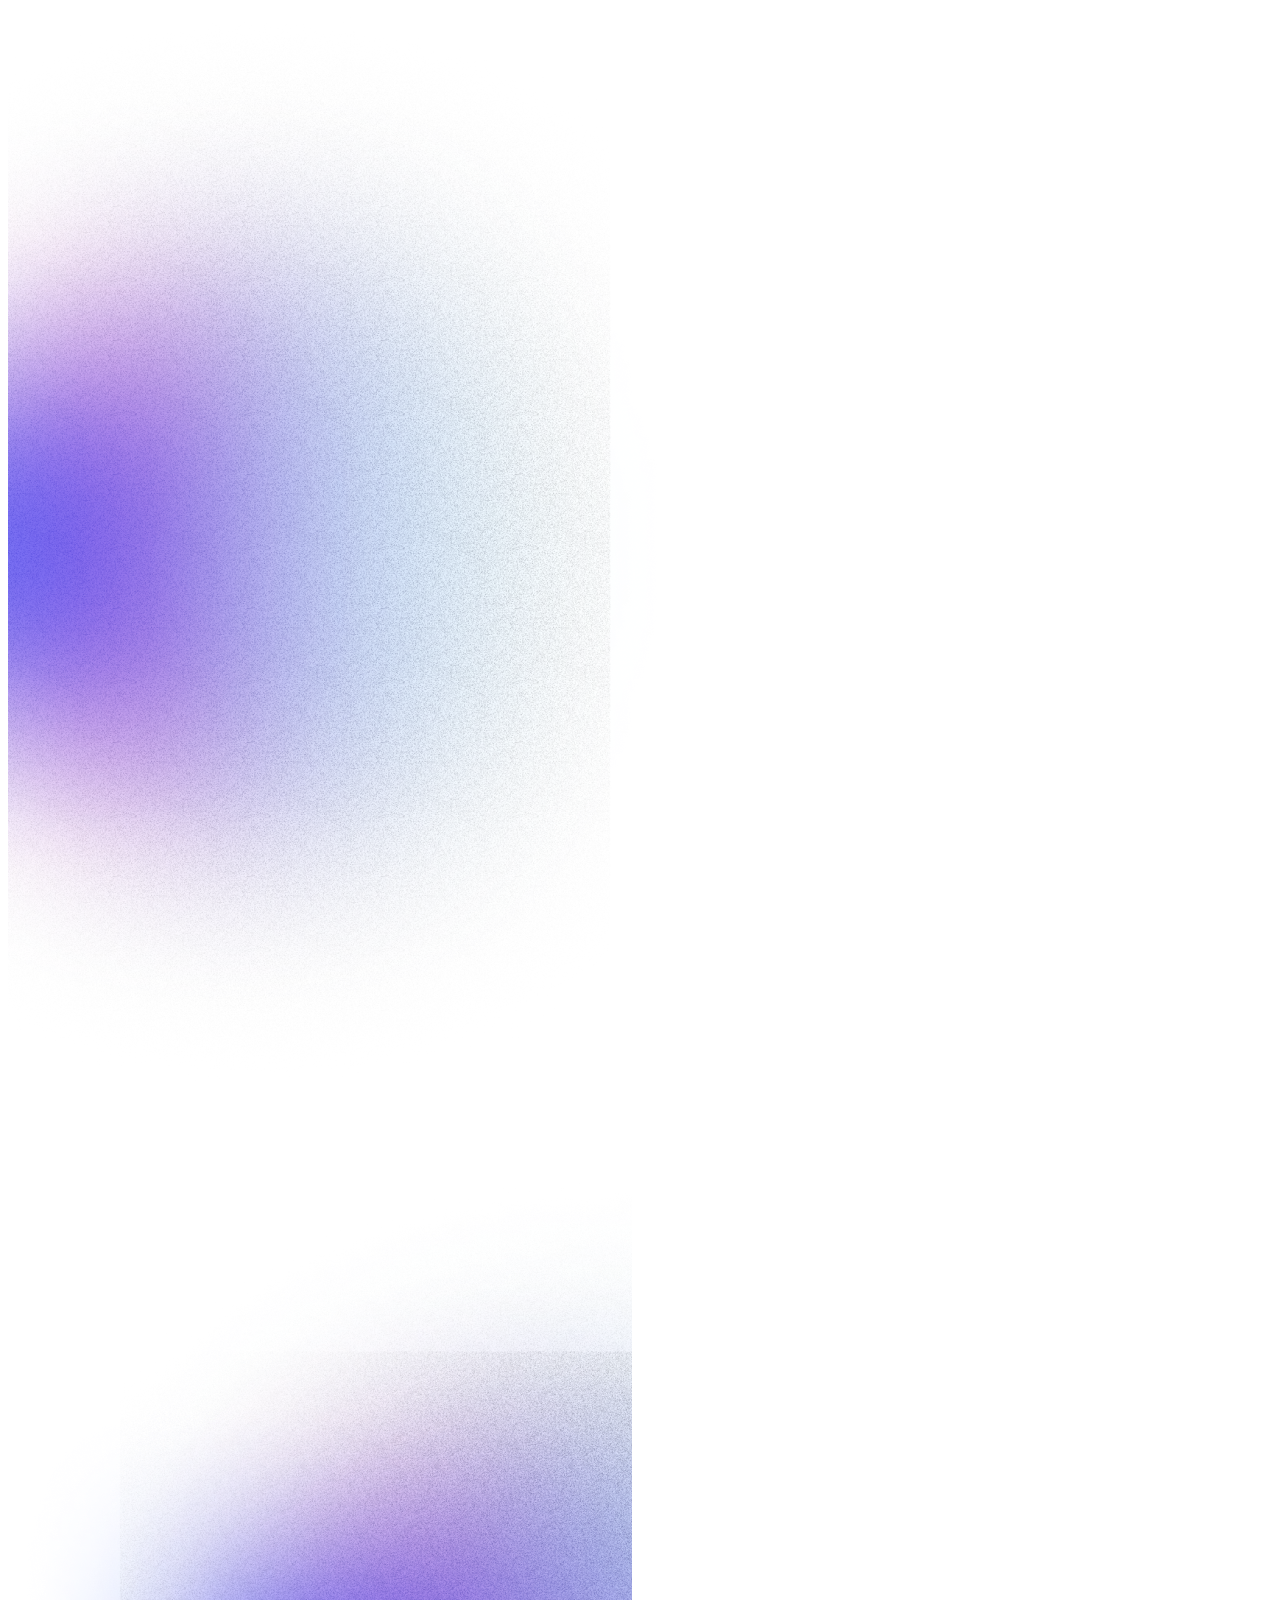
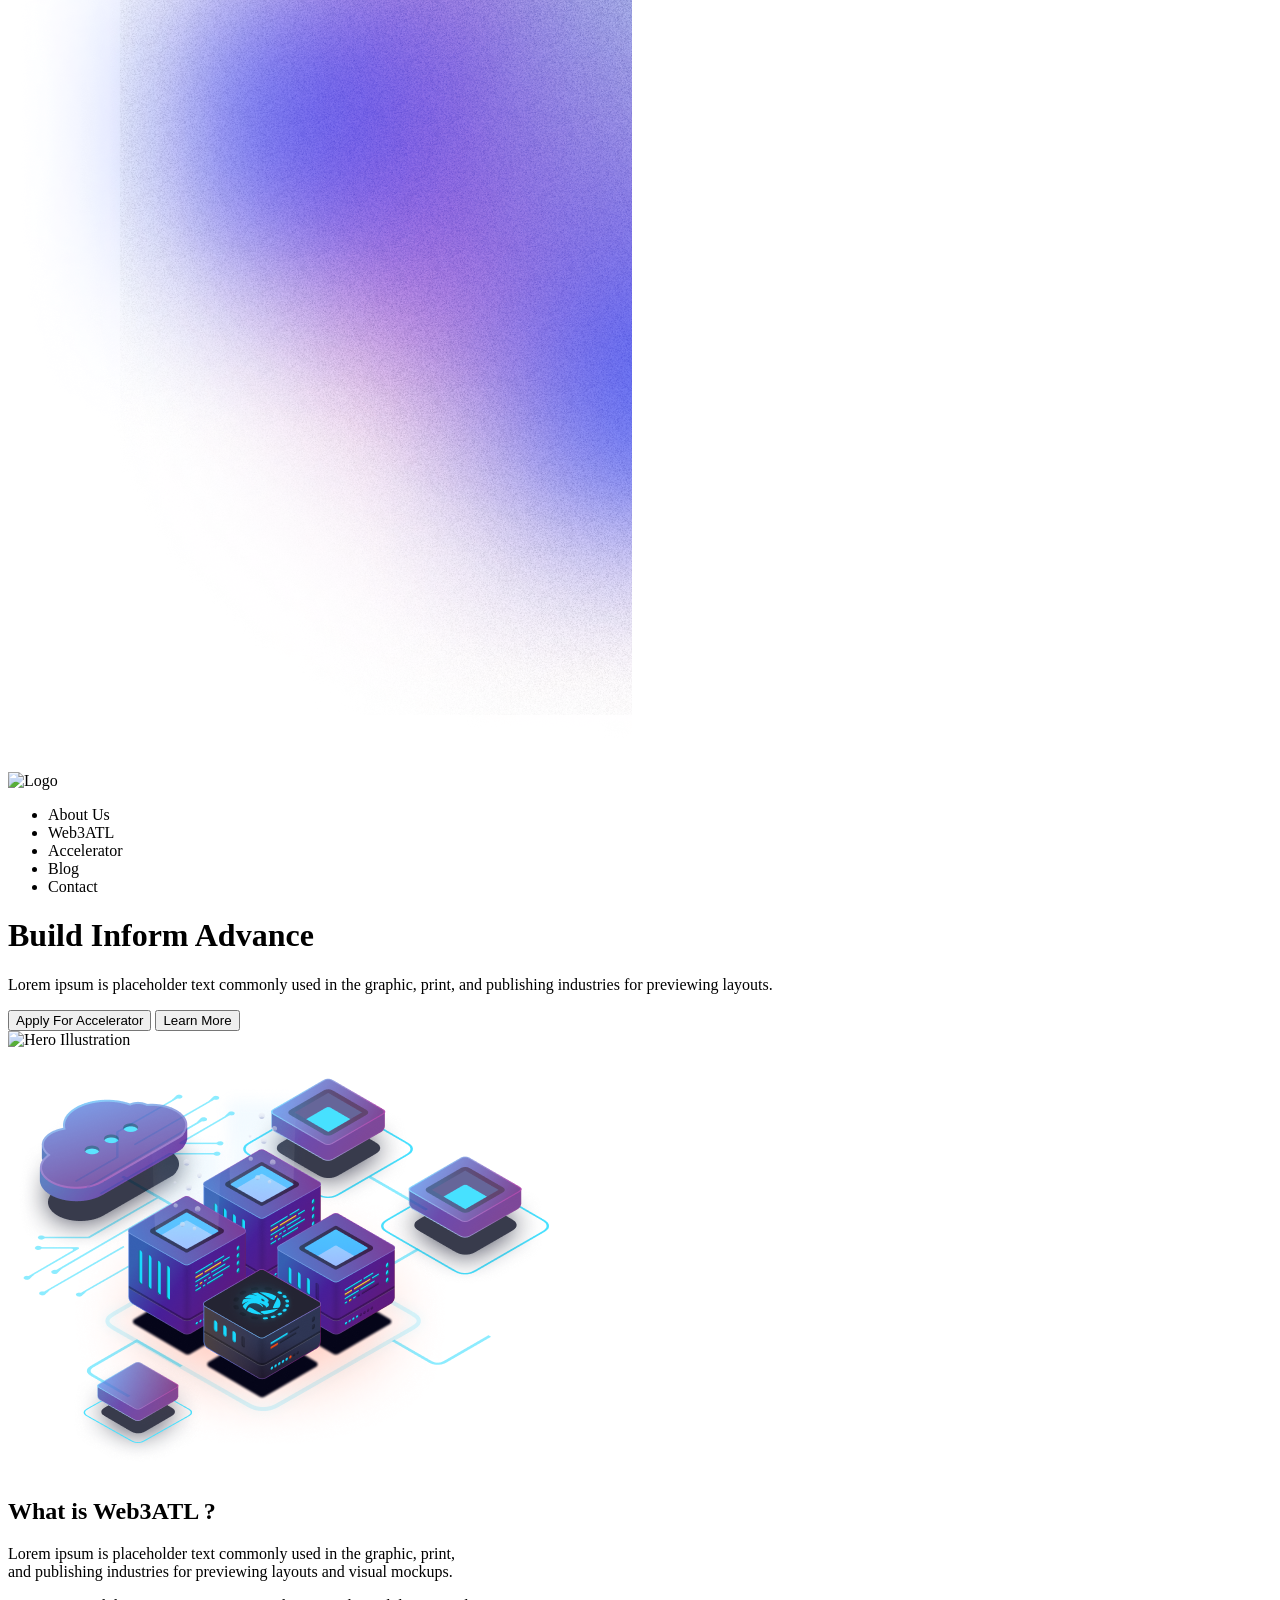
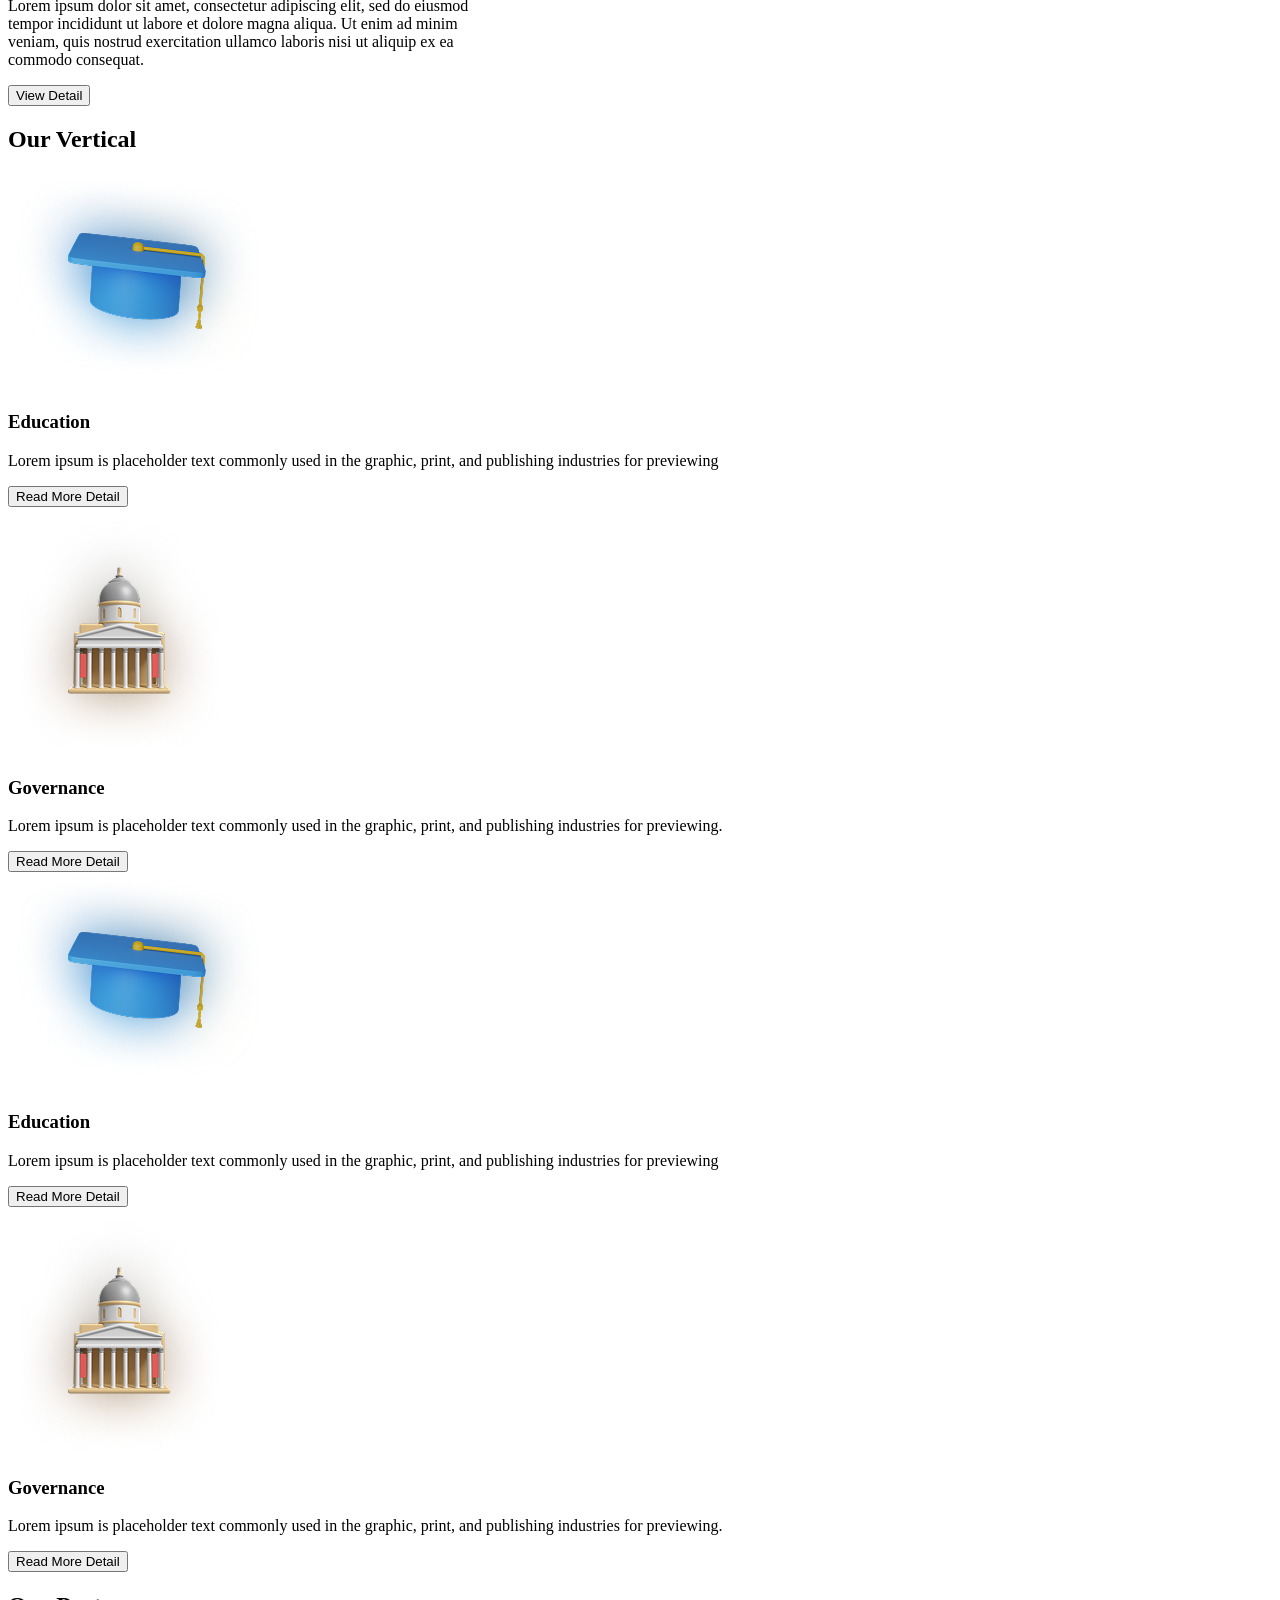
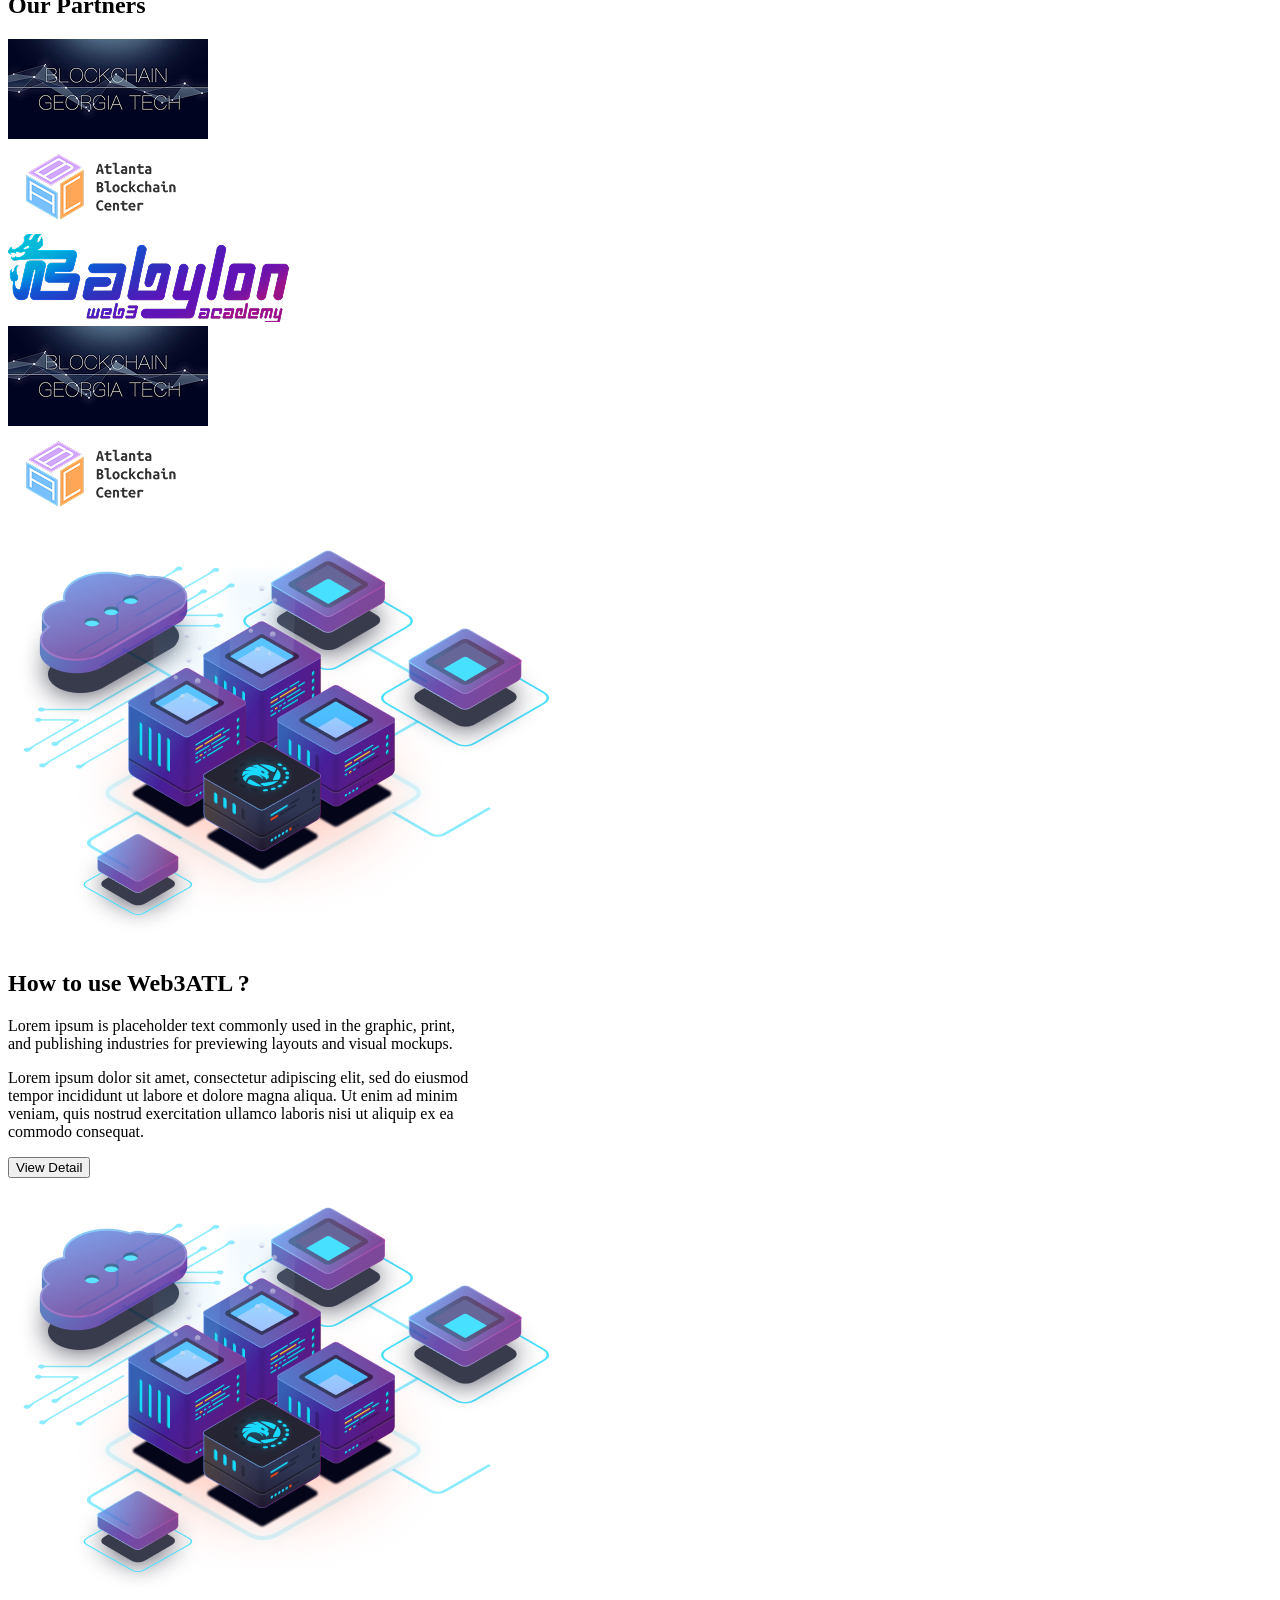
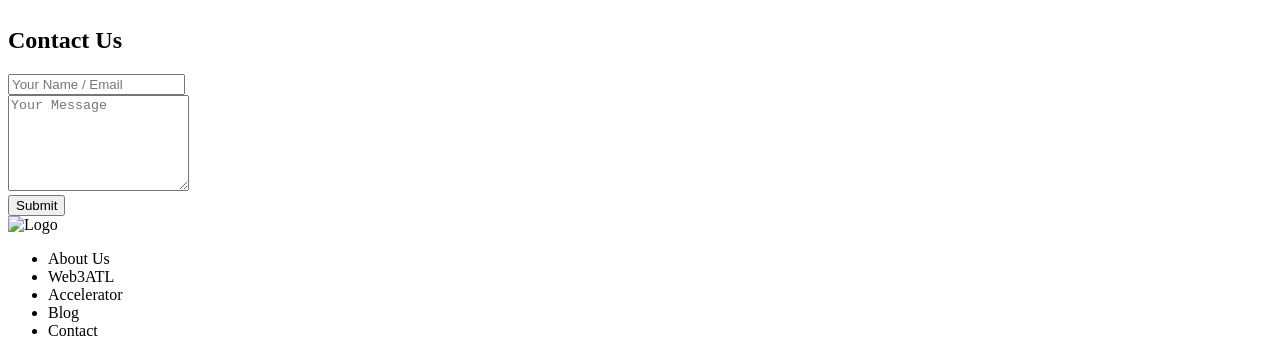
==== index.html @ 933e0b8c "Update footer and contact form" ====
<!DOCTYPE html>
<html lang="en">
<head>
    <meta charset="UTF-8">
    <meta name="viewport" content="width=device-width, initial-scale=1.0">
    <title>Document</title>

    <link rel="stylesheet" href="./src/output.css">
    <script src="https://cdn.tailwindcss.com"></script>

</head>
<body class="bg-black text-white font-sans">

    <div class="relative overflow-hidden">

        <div class="absolute top-[500px] -left-[100px] w-[900px]  pointer-events-none z-0  mix-blend-screen">
            <img src="./img/408.png" class="w-full h-full object-contain" alt="">
        </div>
        <div class="absolute top-[1200px] -right-[200px] w-[800px] h-[800px] pointer-events-none z-0  mix-blend-screen">
            <img src="./img/411.png" class="w-full h-full object-contain" alt="">
        </div>

        <header class="relative min-h-screen bg-[url('./img/backimg.png')] bg-cover bg-center bg-no-repeat z-10">
            <div class="min-h-screen bg-[url('./img/406.png')] bg-cover bg-center bg-no-repeat">
                
                <nav class="container mx-auto flex justify-between items-center py-8 px-10">
                    <img src="./img/Logo.png" alt="Logo" class="w-20">
                    <ul class="hidden md:flex gap-8 cursor-pointer hover:text-blue-400 transition">
                        <li class="hover:text-purple-400 transition">About Us</li>
                        <li class="hover:text-purple-400 transition">Web3ATL</li>
                        <li class="hover:text-purple-400 transition">Accelerator</li>
                        <li class="hover:text-purple-400 transition">Blog</li>
                        <li class="hover:text-purple-400 transition">Contact</li>
                    </ul>
                </nav>

                <div class="container mx-auto flex flex-col md:flex-row items-center justify-between px-10 pt-20">
                    <div class="w-full md:w-1/2">
                        <h1 class="text-5xl font-bold leading-tight">
                            Build Inform Advance
                        </h1>
                        <p class="mt-6 text-gray-300 max-w-md">
                            Lorem ipsum is placeholder text commonly used in the graphic,
                            print, and publishing industries for previewing layouts.
                        </p>
                        <div class="mt-8 flex flex-wrap gap-4">
                            <button class="px-6 py-3 rounded-lg font-medium bg-gradient-to-r from-[#1F8EBE] to-[#AE61ED] hover:scale-105 transition">
                                Apply For Accelerator
                            </button>
                            <button class="relative p-[2px] rounded-lg bg-gradient-to-r from-[#1F8EBE] to-[#AE61ED] group">
                                <span class="block px-6 py-3 rounded-[6px] bg-black group-hover:bg-transparent transition">
                                    Learn More
                                </span>
                            </button>
                        </div>
                    </div>
                    <div class="w-full md:w-1/2 flex justify-end mt-12 md:mt-0">
                        <img src="./img/405.png" class="w-full max-w-[500px] animate-pulse" style="animation-duration: 3s" alt="Hero Illustration">
                    </div>
                </div>
            </div>
        </header>

        <section class="relative z-10 py-24">
            <div class="container mx-auto px-10 flex flex-col md:flex-row items-center justify-between gap-12">
                <div class="w-full md:w-1/2">
                    <img src="./img/407.png" class="w-full max-w-[450px] mx-auto" alt="Features">
                </div>
                <div class="w-full md:w-1/2">
                    <h2 class="text-4xl font-bold mb-6">
                        What is <span class="bg-gradient-to-r from-[#1F8EBE] to-[#AE61ED] bg-clip-text text-transparent">Web3ATL</span> ?
                    </h2>
                    <p class="mb-6 text-gray-400">
                        Lorem ipsum is placeholder text commonly used in the graphic, print,<br> 
                        and publishing industries for previewing layouts and visual mockups.
                    </p>
                    <p class="mb-8 text-gray-400 text-sm leading-relaxed">
                        Lorem ipsum dolor sit amet, consectetur adipiscing elit, sed do eiusmod <br>
                        tempor incididunt ut labore et dolore magna aliqua. Ut enim ad minim<br>
                        veniam, quis nostrud exercitation ullamco laboris nisi ut aliquip ex ea<br>
                        commodo consequat.
                    </p>
                    <button class="px-8 py-3 rounded-lg bg-gradient-to-r from-[#1F8EBE] to-[#AE61ED] hover:shadow-[0_0_20px_rgba(174,97,237,0.5)] transition">
                        View Detail
                    </button>
                </div>
            </div>
        </section>

        <section class="relative z-10 py-20 px-10">
            <div class="max-w-7xl mx-auto">
                <h2 class="text-4xl font-bold text-center mb-24">
                    Our <span class="text-transparent bg-clip-text bg-gradient-to-r from-[#1F8EBE] to-[#AE61ED]">Vertical</span>
                </h2>

                <div class="grid grid-cols-1 md:grid-cols-2 lg:grid-cols-4 gap-x-8 gap-y-24">
                    
                    <div class="relative group bg-[#131129]/80 backdrop-blur-sm border border-white/10 rounded-2xl p-8 pt-20 flex flex-col items-center text-center hover:-translate-y-2 transition-all duration-300">
                        <div class="absolute -top-16 flex items-center justify-center">
                            <div class="absolute inset-0 bg-blue-500 blur-[40px] opacity-30 rounded-full"></div>
                            <img src="./img/409.png" class="relative w-32 h-32 object-contain" alt="Education">
                        </div>
                        <h3 class="text-xl font-semibold mb-4">Education</h3>
                        <p class="text-gray-400 text-sm mb-8">Lorem ipsum is placeholder text commonly used in the graphic, print, and publishing industries for previewing</p>
                        <button class="mt-auto w-full py-3 rounded-xl bg-gradient-to-r from-[#1F8EBE] to-[#AE61ED]">Read More Detail</button>
                    </div>

                    <div class="relative group bg-[#131129]/80 backdrop-blur-sm border border-white/10 rounded-2xl p-8 pt-20 flex flex-col items-center text-center hover:-translate-y-2 transition-all duration-300">
                        <div class="absolute -top-16 flex items-center justify-center">
                            <div class="absolute inset-0 bg-yellow-500 blur-[40px] opacity-20 rounded-full"></div>
                            <img src="./img/410.png" class="relative w-32 h-32 object-contain" alt="Governance">
                        </div>
                        <h3 class="text-xl font-semibold mb-4">Governance</h3>
                        <p class="text-gray-400 text-sm mb-8">Lorem ipsum is placeholder text commonly used in the graphic, print, and publishing industries for previewing.</p>
                        <button class="mt-auto w-full py-3 rounded-xl bg-gradient-to-r from-[#1F8EBE] to-[#AE61ED]">Read More Detail</button>
                    </div>

                    <div class="relative group bg-[#131129]/80 backdrop-blur-sm border border-white/10 rounded-2xl p-8 pt-20 flex flex-col items-center text-center hover:-translate-y-2 transition-all duration-300">
                        <div class="absolute -top-16 flex items-center justify-center">
                            <div class="absolute inset-0 bg-blue-500 blur-[40px] opacity-30 rounded-full"></div>
                            <img src="./img/409.png" class="relative w-32 h-32 object-contain" alt="Education">
                        </div>
                        <h3 class="text-xl font-semibold mb-4">Education</h3>
                        <p class="text-gray-400 text-sm mb-8">Lorem ipsum is placeholder text commonly used in the graphic, print, and publishing industries for previewing</p>
                        <button class="mt-auto w-full py-3 rounded-xl bg-gradient-to-r from-[#1F8EBE] to-[#AE61ED]">Read More Detail</button>
                    </div>

                    <div class="relative group bg-[#131129]/80 backdrop-blur-sm border border-white/10 rounded-2xl p-8 pt-20 flex flex-col items-center text-center hover:-translate-y-2 transition-all duration-300">
                        <div class="absolute -top-16 flex items-center justify-center">
                            <div class="absolute inset-0 bg-yellow-500 blur-[40px] opacity-20 rounded-full"></div>
                            <img src="./img/410.png" class="relative w-32 h-32 object-contain" alt="Governance">
                        </div>
                        <h3 class="text-xl font-semibold mb-4">Governance</h3>
                        <p class="text-gray-400 text-sm mb-8">Lorem ipsum is placeholder text commonly used in the graphic, print, and publishing industries for previewing.</p>
                        <button class="mt-auto w-full py-3 rounded-xl bg-gradient-to-r from-[#1F8EBE] to-[#AE61ED]">Read More Detail</button>
                    </div>

                </div>
            </div>
        </section>


    <section class="relative z-10 py-24 px-10">
    <div class="max-w-7xl mx-auto">
        
        <h2 class="text-4xl font-bold text-center mb-16">
            Our <span class="text-transparent bg-clip-text bg-gradient-to-r from-[#1F8EBE] to-[#AE61ED]">Partners</span>
        </h2>

        <div class="flex flex-wrap items-center justify-center gap-10 md:gap-20">
            
            <div class="relative group cursor-pointer">
                <div class="absolute inset-0 bg-blue-500/20 blur-3xl opacity-0 group-hover:opacity-100 transition-opacity duration-500"></div>
                <img src="./img/p1.png" class="relative w-32 md:w-44 h-auto object-contain filter brightness-90 hover:brightness-110 transition duration-300" alt="Partner 1">
            </div>

            <div class="relative group cursor-pointer">
                <div class="absolute inset-0 bg-purple-500/20 blur-3xl opacity-0 group-hover:opacity-100 transition-opacity duration-500"></div>
                <img src="./img/p2.png" class="relative w-32 md:w-44 h-auto object-contain filter brightness-90 hover:brightness-110 transition duration-300" alt="Partner 2">
            </div>

            <div class="relative group cursor-pointer">
                <div class="absolute inset-0 bg-blue-500/20 blur-3xl opacity-0 group-hover:opacity-100 transition-opacity duration-500"></div>
                <img src="./img/p3.png" class="relative w-32 md:w-44 h-auto object-contain filter brightness-90 hover:brightness-110 transition duration-300" alt="Partner 3">
            </div>

            <div class="relative group cursor-pointer">
                <div class="absolute inset-0 bg-purple-500/20 blur-3xl opacity-0 group-hover:opacity-100 transition-opacity duration-500"></div>
                <img src="./img/p1.png" class="relative w-32 md:w-44 h-auto object-contain filter brightness-90 hover:brightness-110 transition duration-300" alt="Partner 4">
            </div>

            <div class="relative group cursor-pointer">
                <div class="absolute inset-0 bg-purple-500/20 blur-3xl opacity-0 group-hover:opacity-100 transition-opacity duration-500"></div>
                <img src="./img/p2.png" class="relative w-32 md:w-44 h-auto object-contain filter brightness-90 hover:brightness-110 transition duration-300" alt="Partner 2">
            </div>
        </div>
    </div>
     </section>

    <section class="relative z-10 py-24">
    <div class="container mx-auto px-12 flex flex-col md:flex-row-reverse items-center justify-between gap-12">
        
        <div class="w-full md:w-1/2">
            <img src="./img/407.png" class="w-full max-w-[450px] mx-auto" alt="Features">
        </div>

        <div class="w-full md:w-1/2">
            <h2 class="text-4xl font-bold mb-6">
                How to use <span class="bg-gradient-to-r from-[#1F8EBE] to-[#AE61ED] bg-clip-text text-transparent">Web3ATL</span> ?
            </h2>
            <p class="mb-6 text-gray-300">
                        Lorem ipsum is placeholder text commonly used in the graphic, print,<br> 
                        and publishing industries for previewing layouts and visual mockups.            </p>
            <p class="mb-8 text-gray-300 text-sm leading-relaxed">
                        Lorem ipsum dolor sit amet, consectetur adipiscing elit, sed do eiusmod <br>
                        tempor incididunt ut labore et dolore magna aliqua. Ut enim ad minim<br>
                        veniam, quis nostrud exercitation ullamco laboris nisi ut aliquip ex ea<br>
                        commodo consequat.            </p>
            <button class="px-8 py-3 rounded-lg bg-gradient-to-r from-[#1F8EBE] to-[#AE61ED] hover:shadow-[0_0_20px_rgba(174,97,237,0.5)] transition">
                View Detail
            </button>
        </div>
    </div>
     </section>


<section class="py-20 px-6">
    <div class="max-w-6xl mx-auto flex flex-col md:flex-row items-center justify-between gap-12">
        
        <div class="w-full md:w-1/2 flex justify-center">
            <div class="relative">
                <div class="absolute -inset-4  rounded-full"></div>
                
                <img src="./img/407.png" alt="Infrastructure Illustration" class="relative z-10 w-full max-w-md drop-shadow-2xl">
            </div>
        </div>

        <div class="w-full md:w-1/2">
            <h2 class="text-4xl font-bold mb-8 text-white">Contact Us</h2>
            
            <form action="#" class="space-y-4">

                <!-- Input -->
<div class="p-[2px] rounded-lg 
            bg-gradient-to-r from-[#1F8EBE] to-[#AE61ED] mb-6">

  <input type="text" 
    placeholder="Your Name / Email"class="w-full bg-black rounded-lg px-4 py-3  text-white focus:outline-none  placeholder-gray-400">

</div>


<!-- Textarea -->
<div class="p-[2px] rounded-lg  bg-gradient-to-r from-[#1F8EBE] to-[#AE61ED]">

  <textarea rows="6"placeholder="Your Message" class="w-full bg-black rounded-lg px-4 py-3 text-white focus:outline-none placeholder-gray-400 resize-none"></textarea>

</div>

                

                <button type="submit" 
                    class="w-full bg-gradient-to-r from-[#1F8EBE] to-[#AE61ED] hover:from-cyan-400 hover:to-purple-500 text-white font-semibold py-3 rounded-lg transition-all transform hover:scale-[1.02] active:scale-95 shadow-lg shadow-cyan-500/20">
                    Submit
                </button>
            </form>
        </div>

    </div>
</section>







          
                
     <footer class="container mx-auto flex justify-between items-center py-8 px-10">
                    <img src="./img/Logo.png" alt="Logo" class="w-20">
                    
                    <ul class="hidden md:flex gap-8 cursor-pointer hover:text-blue-400 transition">
                        <li class="hover:text-purple-400 transition">About Us</li>
                        <li class="hover:text-purple-400 transition">Web3ATL</li>
                        <li class="hover:text-purple-400 transition">Accelerator</li>
                        <li class="hover:text-purple-400 transition">Blog</li>
                        <li class="hover:text-purple-400 transition">Contact</li>
         
         
                    </ul>
      </footer>

            
        
    </div> </body>
</html>
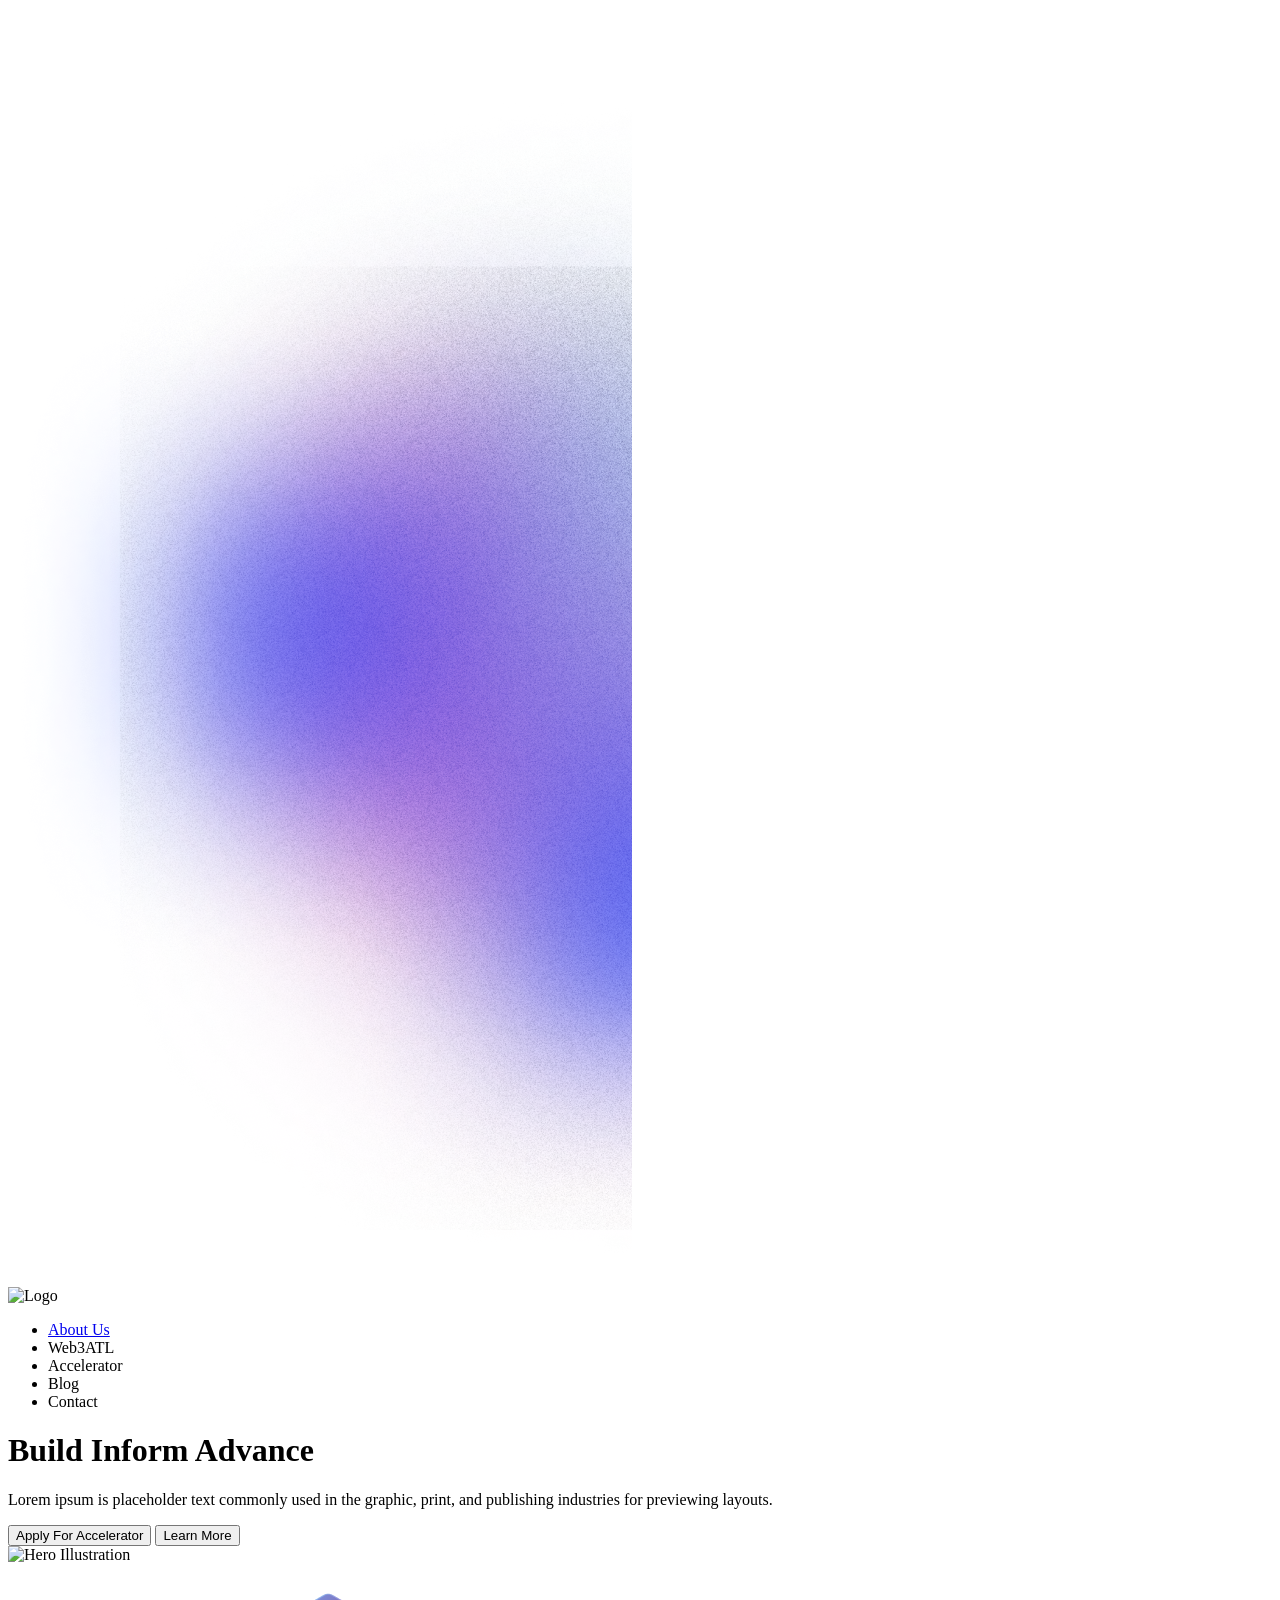
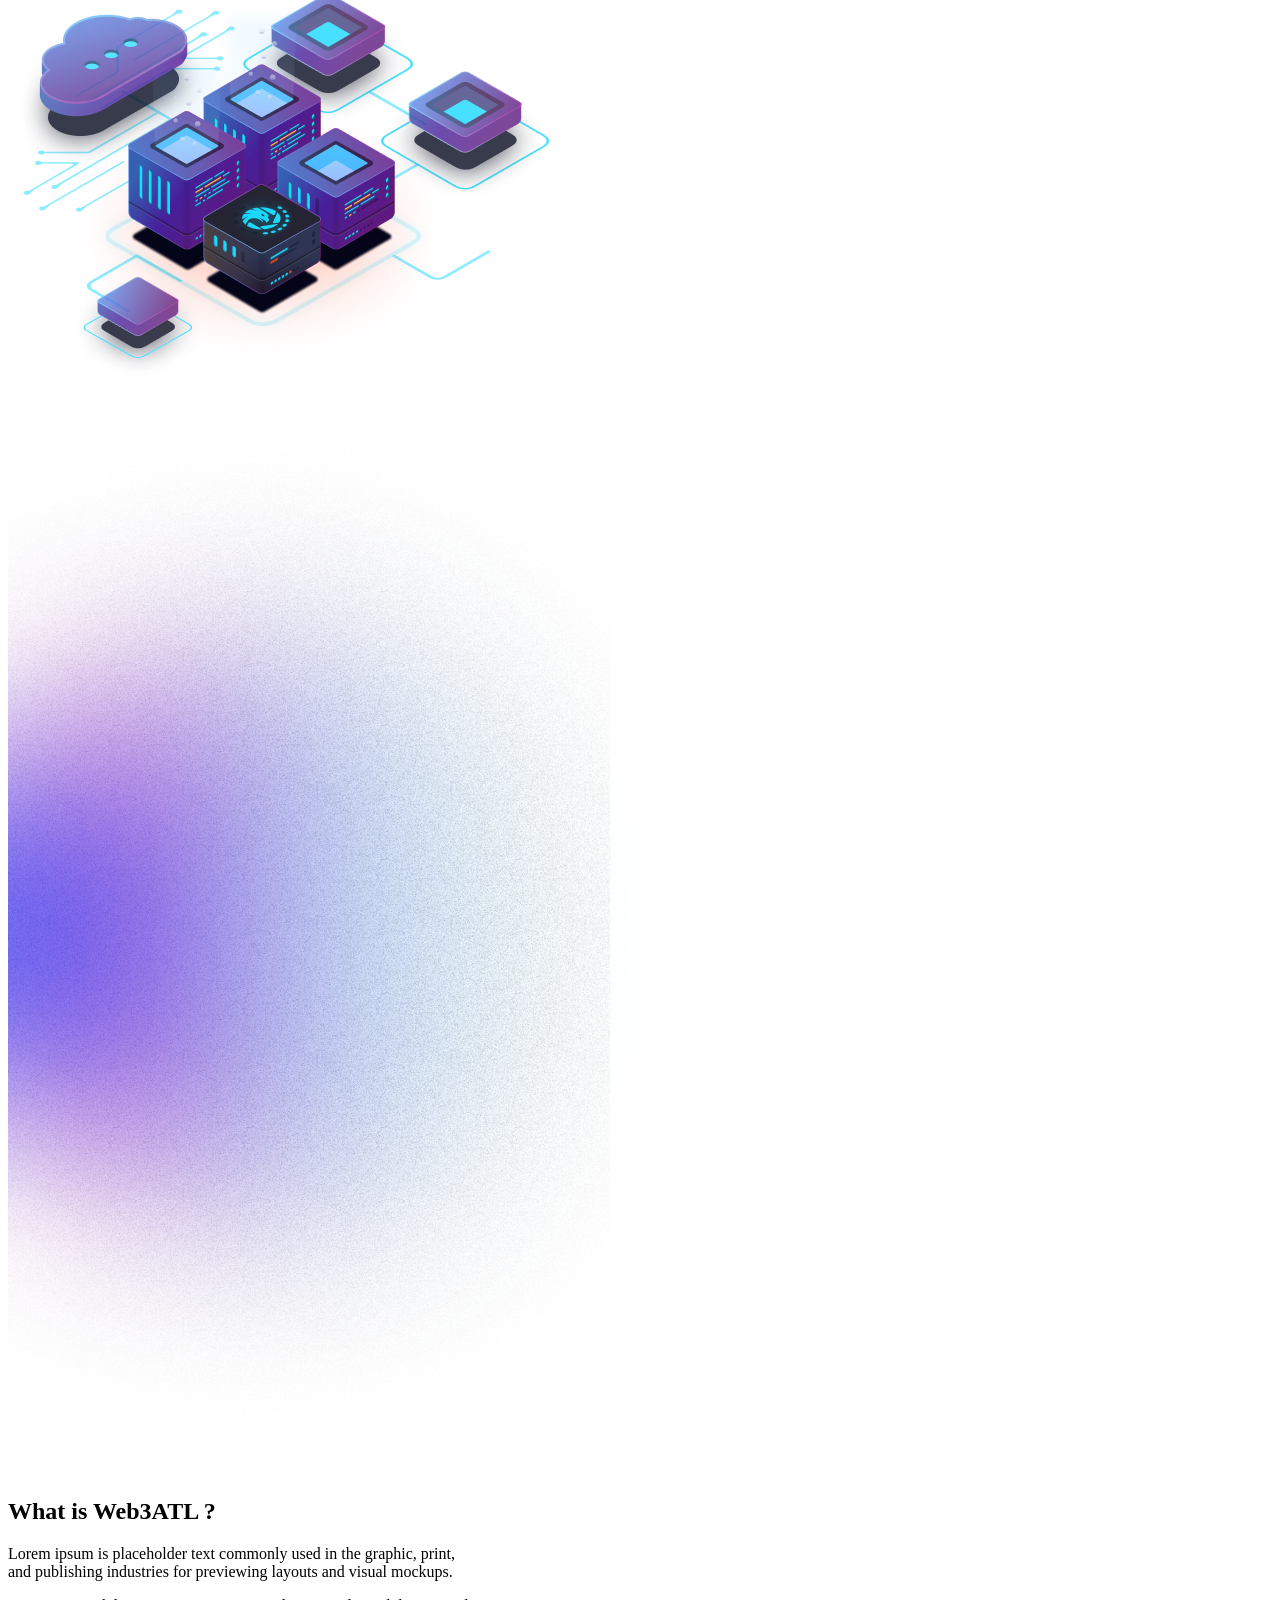
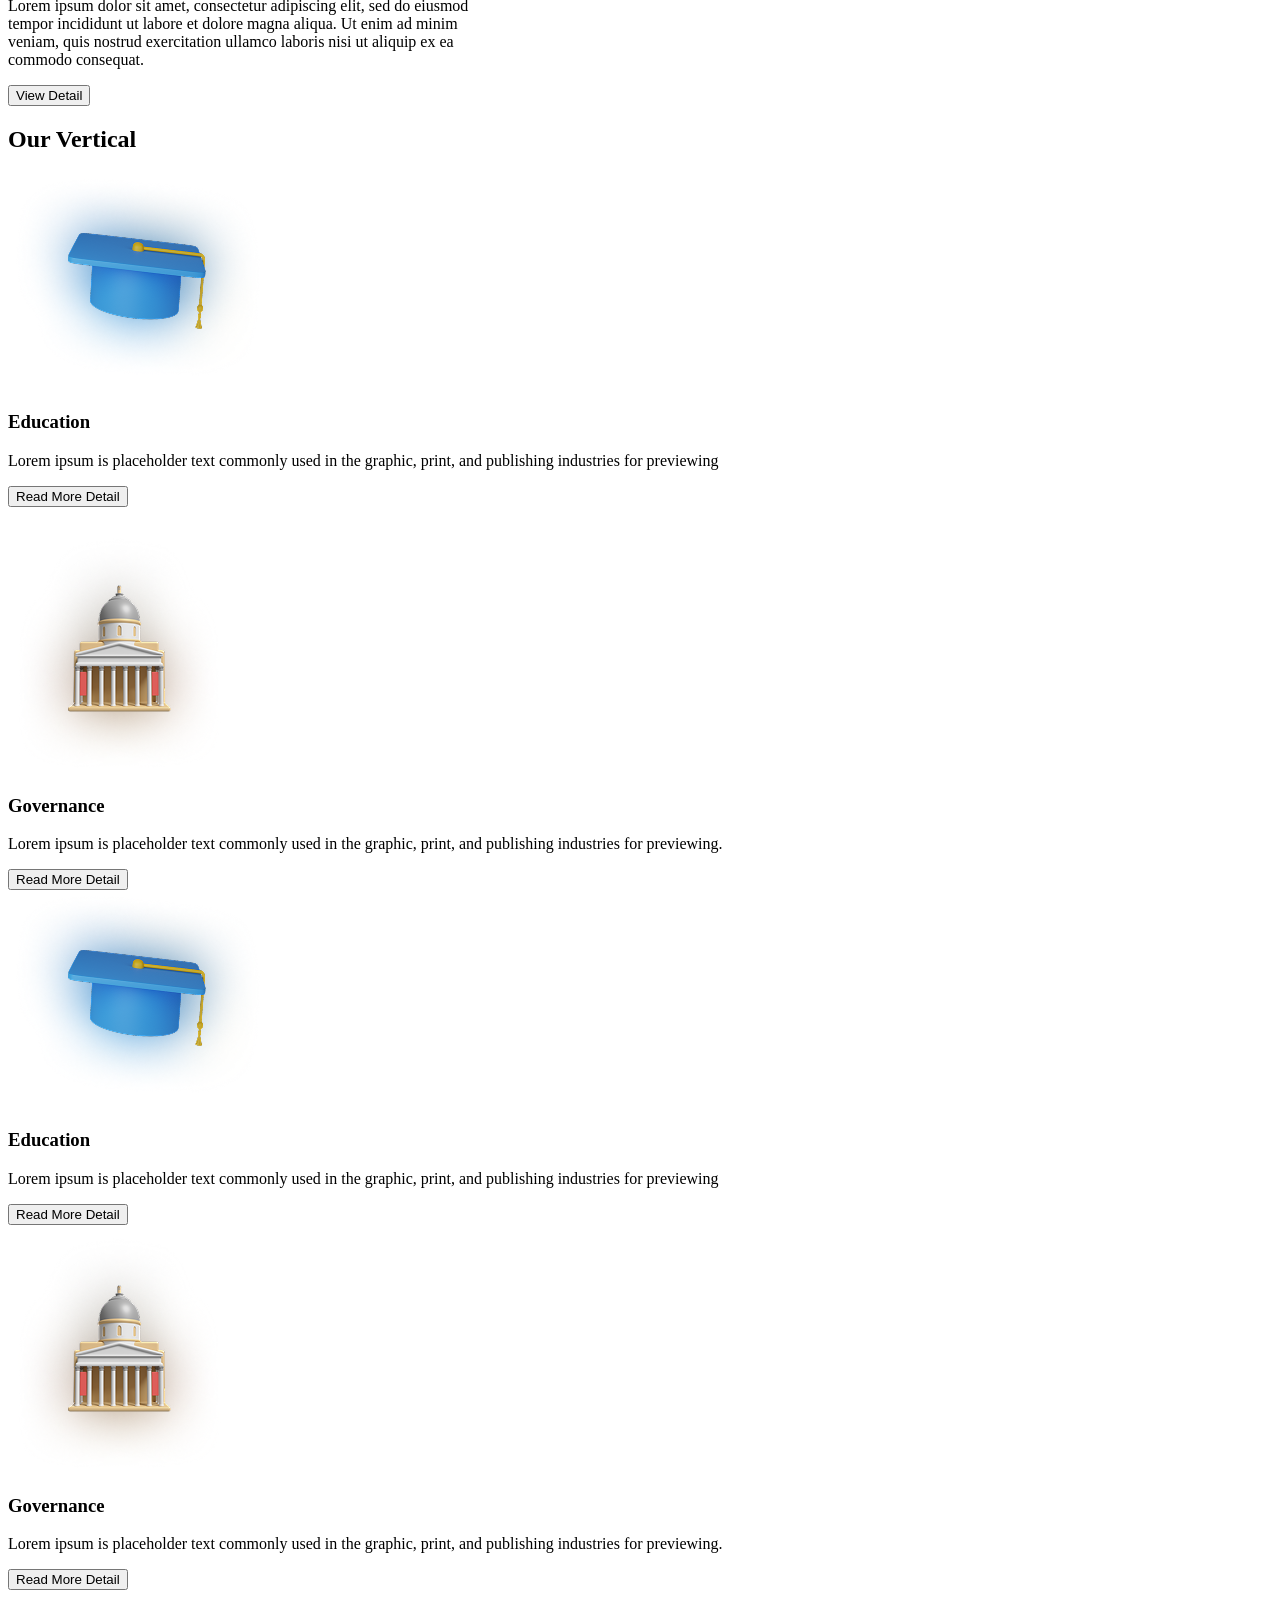
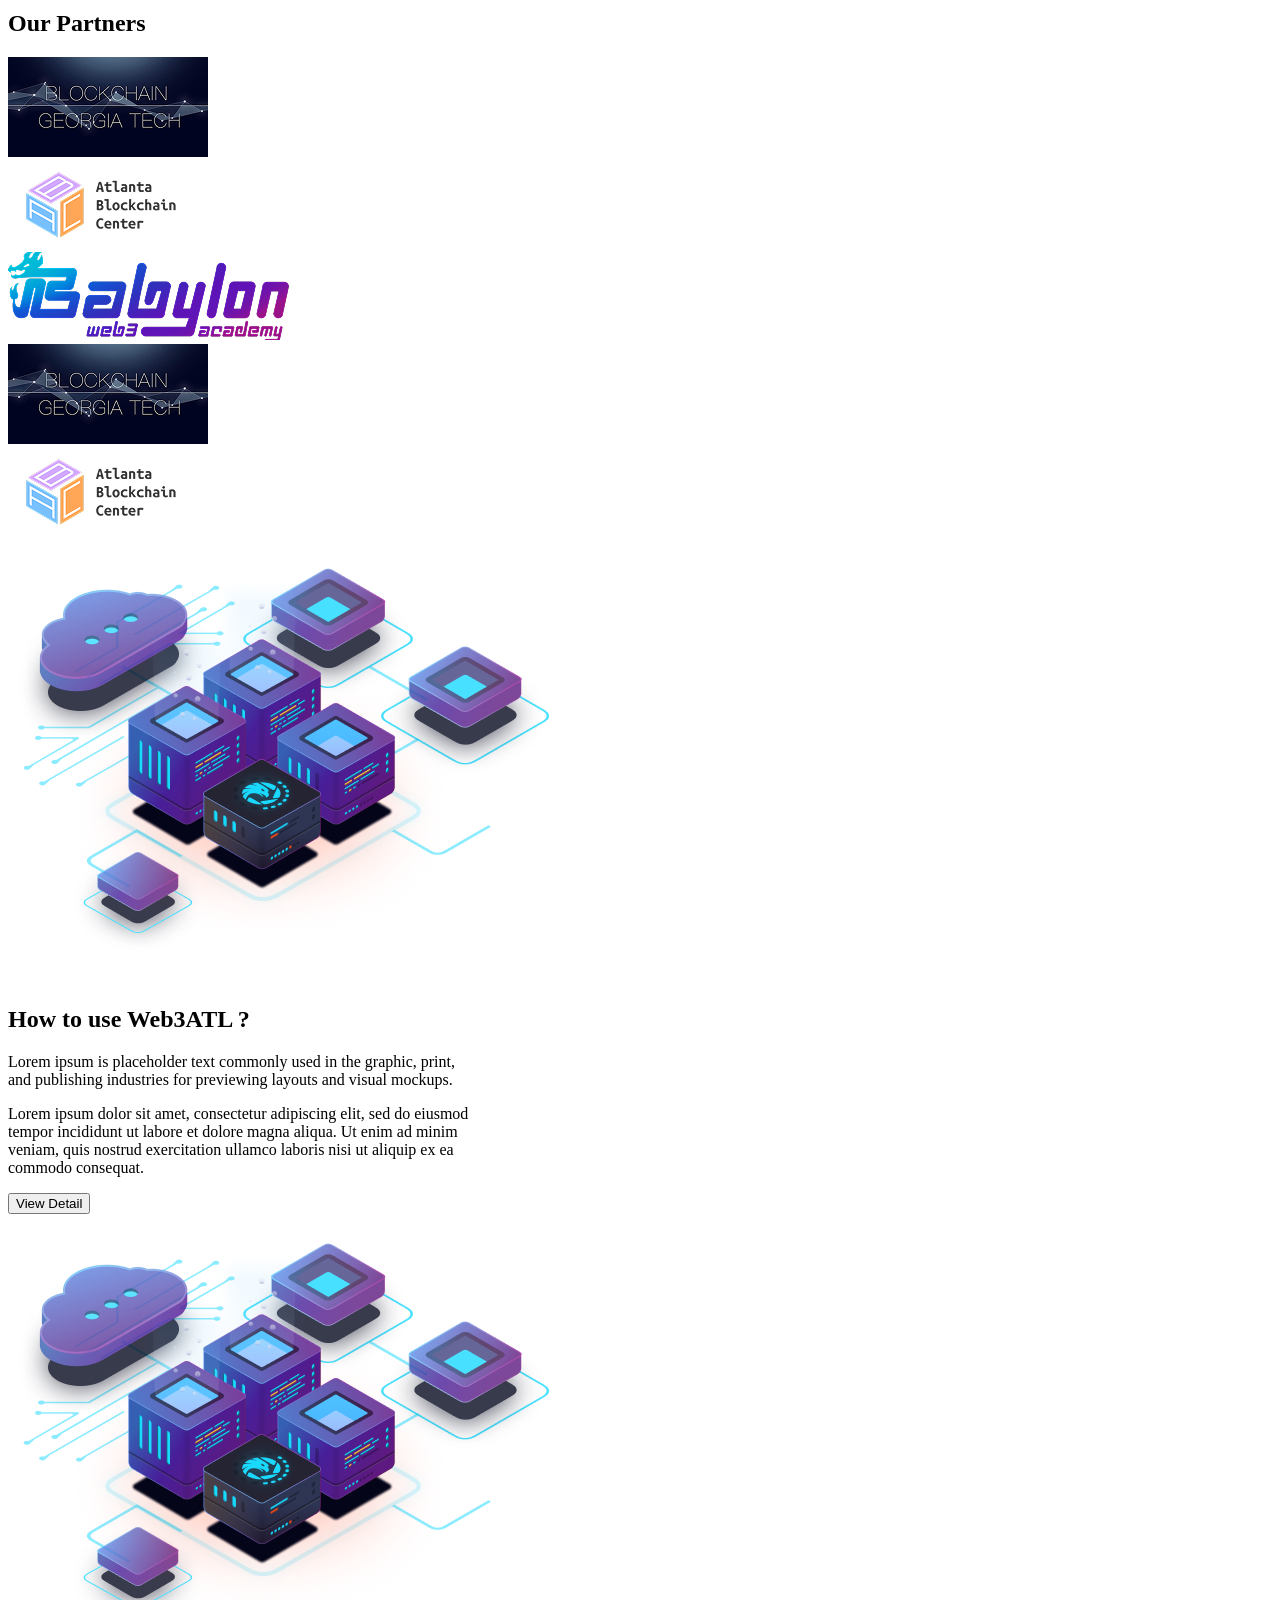
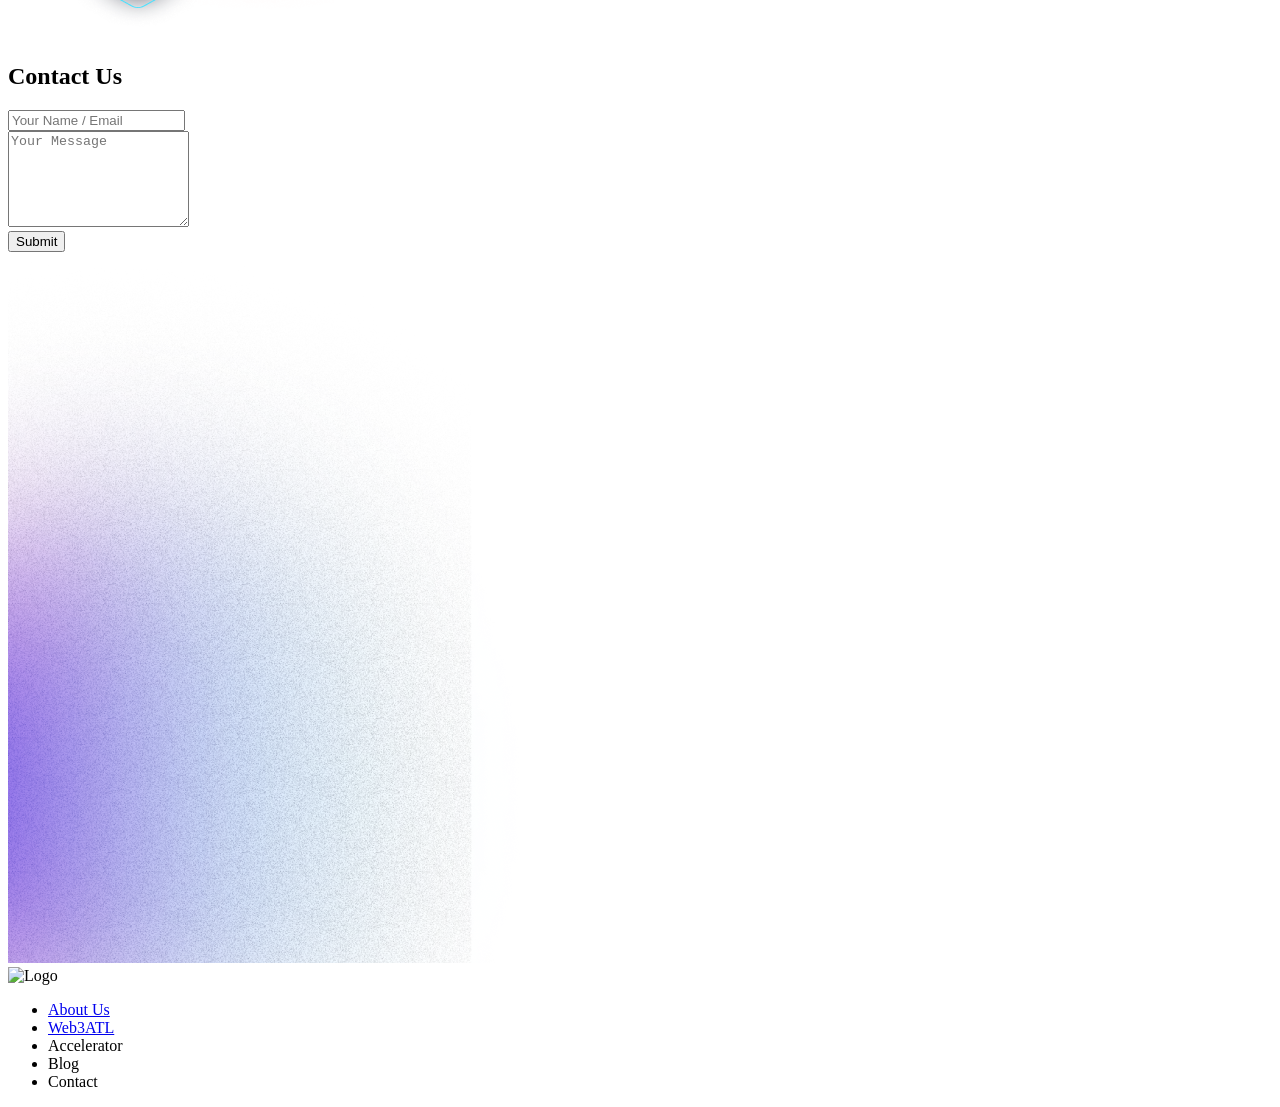
==== commit 5fe62965: "update index only" ====
--- a/index.html
+++ b/index.html
@@ -13,9 +13,8 @@
 
     <div class="relative overflow-hidden">
 
-        <div class="absolute top-[500px] -left-[100px] w-[900px]  pointer-events-none z-0  mix-blend-screen">
-            <img src="./img/408.png" class="w-full h-full object-contain" alt="">
-        </div>
+      
+
         <div class="absolute top-[1200px] -right-[200px] w-[800px] h-[800px] pointer-events-none z-0  mix-blend-screen">
             <img src="./img/411.png" class="w-full h-full object-contain" alt="">
         </div>
@@ -26,7 +25,9 @@
                 <nav class="container mx-auto flex justify-between items-center py-8 px-10">
                     <img src="./img/Logo.png" alt="Logo" class="w-20">
                     <ul class="hidden md:flex gap-8 cursor-pointer hover:text-blue-400 transition">
-                        <li class="hover:text-purple-400 transition">About Us</li>
+                        <li>
+                        <a href="about.html" class="hover:text-purple-400 transition">  About Us</a>
+                        </li>
                         <li class="hover:text-purple-400 transition">Web3ATL</li>
                         <li class="hover:text-purple-400 transition">Accelerator</li>
                         <li class="hover:text-purple-400 transition">Blog</li>
@@ -66,6 +67,14 @@
                 <div class="w-full md:w-1/2">
                     <img src="./img/407.png" class="w-full max-w-[450px] mx-auto" alt="Features">
                 </div>
+
+<div class="absolute left-0 top-1/2 -translate-y-1/2 w-[700px]
+              pointer-events-none z-0 mix-blend-screen">
+    <img src="./img/408.png"
+         class="w-full h-auto object-contain"
+         alt="">
+  </div>
+
                 <div class="w-full md:w-1/2">
                     <h2 class="text-4xl font-bold mb-6">
                         What is <span class="bg-gradient-to-r from-[#1F8EBE] to-[#AE61ED] bg-clip-text text-transparent">Web3ATL</span> ?
@@ -105,6 +114,16 @@
                         <button class="mt-auto w-full py-3 rounded-xl bg-gradient-to-r from-[#1F8EBE] to-[#AE61ED]">Read More Detail</button>
                     </div>
 
+<div class="absolute left-0 top-[110%] -translate-y-1/2
+            pointer-events-none z-0 mix-blend-screen">
+
+    <img src="./img/Group 6.png" 
+         class="w-[650px] object-contain" 
+         alt="">
+</div>
+
+
+
                     <div class="relative group bg-[#131129]/80 backdrop-blur-sm border border-white/10 rounded-2xl p-8 pt-20 flex flex-col items-center text-center hover:-translate-y-2 transition-all duration-300">
                         <div class="absolute -top-16 flex items-center justify-center">
                             <div class="absolute inset-0 bg-yellow-500 blur-[40px] opacity-20 rounded-full"></div>
@@ -183,6 +202,16 @@
         <div class="w-full md:w-1/2">
             <img src="./img/407.png" class="w-full max-w-[450px] mx-auto" alt="Features">
         </div>
+
+ <div class="absolute right-0 top-1/2 -translate-y-1/2 
+              w-[650px] pointer-events-none 
+              mix-blend-screen z-0">
+    <img src="./img/Group 7.png"
+         class="w-full h-auto object-contain"
+         alt="">
+  </div>
+
+
 
         <div class="w-full md:w-1/2">
             <h2 class="text-4xl font-bold mb-6">
@@ -256,20 +285,41 @@
 
 
           
-                
-     <footer class="container mx-auto flex justify-between items-center py-8 px-10">
-                    <img src="./img/Logo.png" alt="Logo" class="w-20">
-                    
-                    <ul class="hidden md:flex gap-8 cursor-pointer hover:text-blue-400 transition">
-                        <li class="hover:text-purple-400 transition">About Us</li>
-                        <li class="hover:text-purple-400 transition">Web3ATL</li>
-                        <li class="hover:text-purple-400 transition">Accelerator</li>
-                        <li class="hover:text-purple-400 transition">Blog</li>
-                        <li class="hover:text-purple-400 transition">Contact</li>
-         
-         
-                    </ul>
-      </footer>
+    <footer class="relative bg-black py-20 overflow-hidden">
+
+  <!-- الصورة بالزاوية الحقيقية -->
+  <div class="absolute bottom-0 right-[1500px] 
+              w-[400px] pointer-events-none 
+              mix-blend-screen z-0 ">
+    <img src="./img/Group 8.png"
+         class="w-full h-auto object-contain"
+         alt="">
+  </div>
+
+  <!-- المحتوى داخل container -->
+  <div class="container mx-auto flex justify-between items-center px-10 relative z-10">
+    
+    <img src="./img/Logo.png" alt="Logo" class="w-20">
+
+    <ul class="hidden md:flex gap-8 cursor-pointer">
+      <li>
+        <a href="about.html" class="hover:text-purple-400 transition">
+          About Us
+        </a>
+      </li>
+      <li>
+        <a href="Web3ATL.html" class="hover:text-purple-400 transition">
+          Web3ATL
+        </a>
+      </li>
+      <li class="hover:text-purple-400 transition">Accelerator</li>
+      <li class="hover:text-purple-400 transition">Blog</li>
+      <li class="hover:text-purple-400 transition">Contact</li>
+    </ul>
+
+  </div>
+
+</footer>
 
             
         
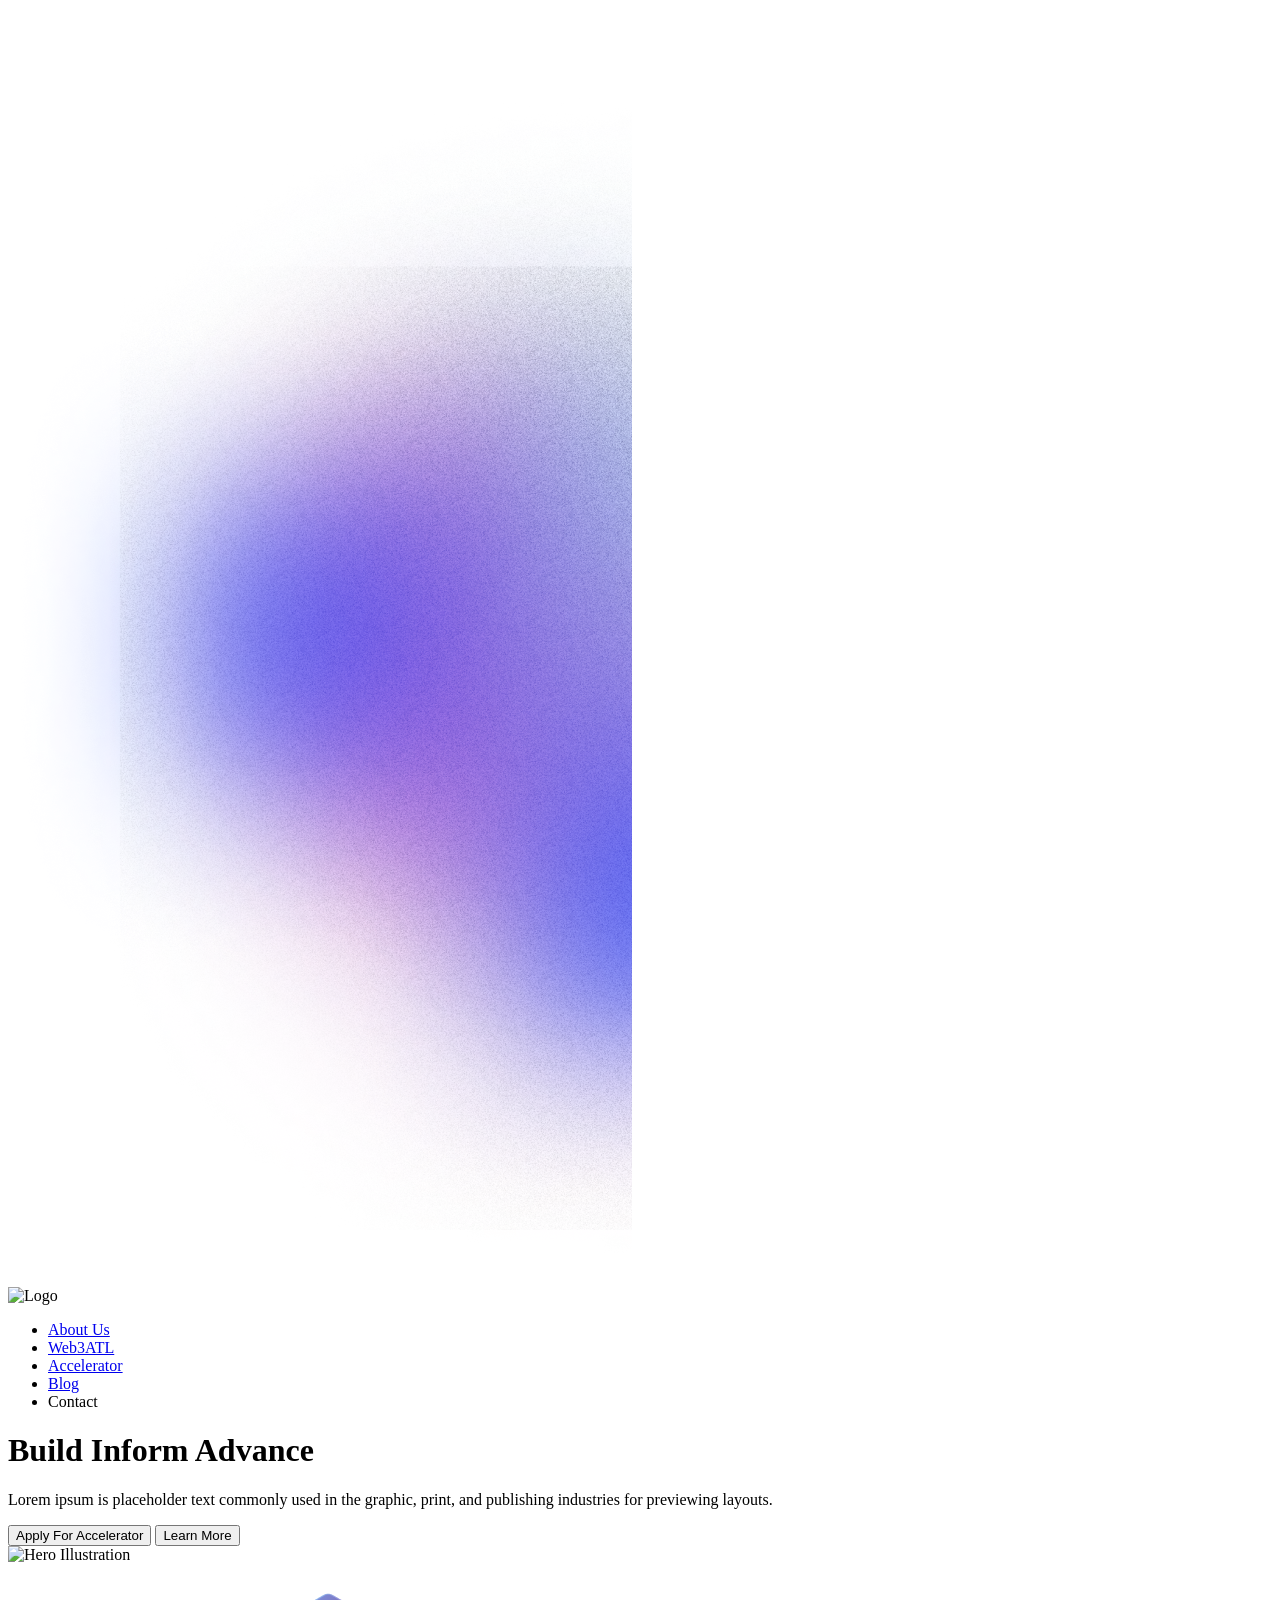
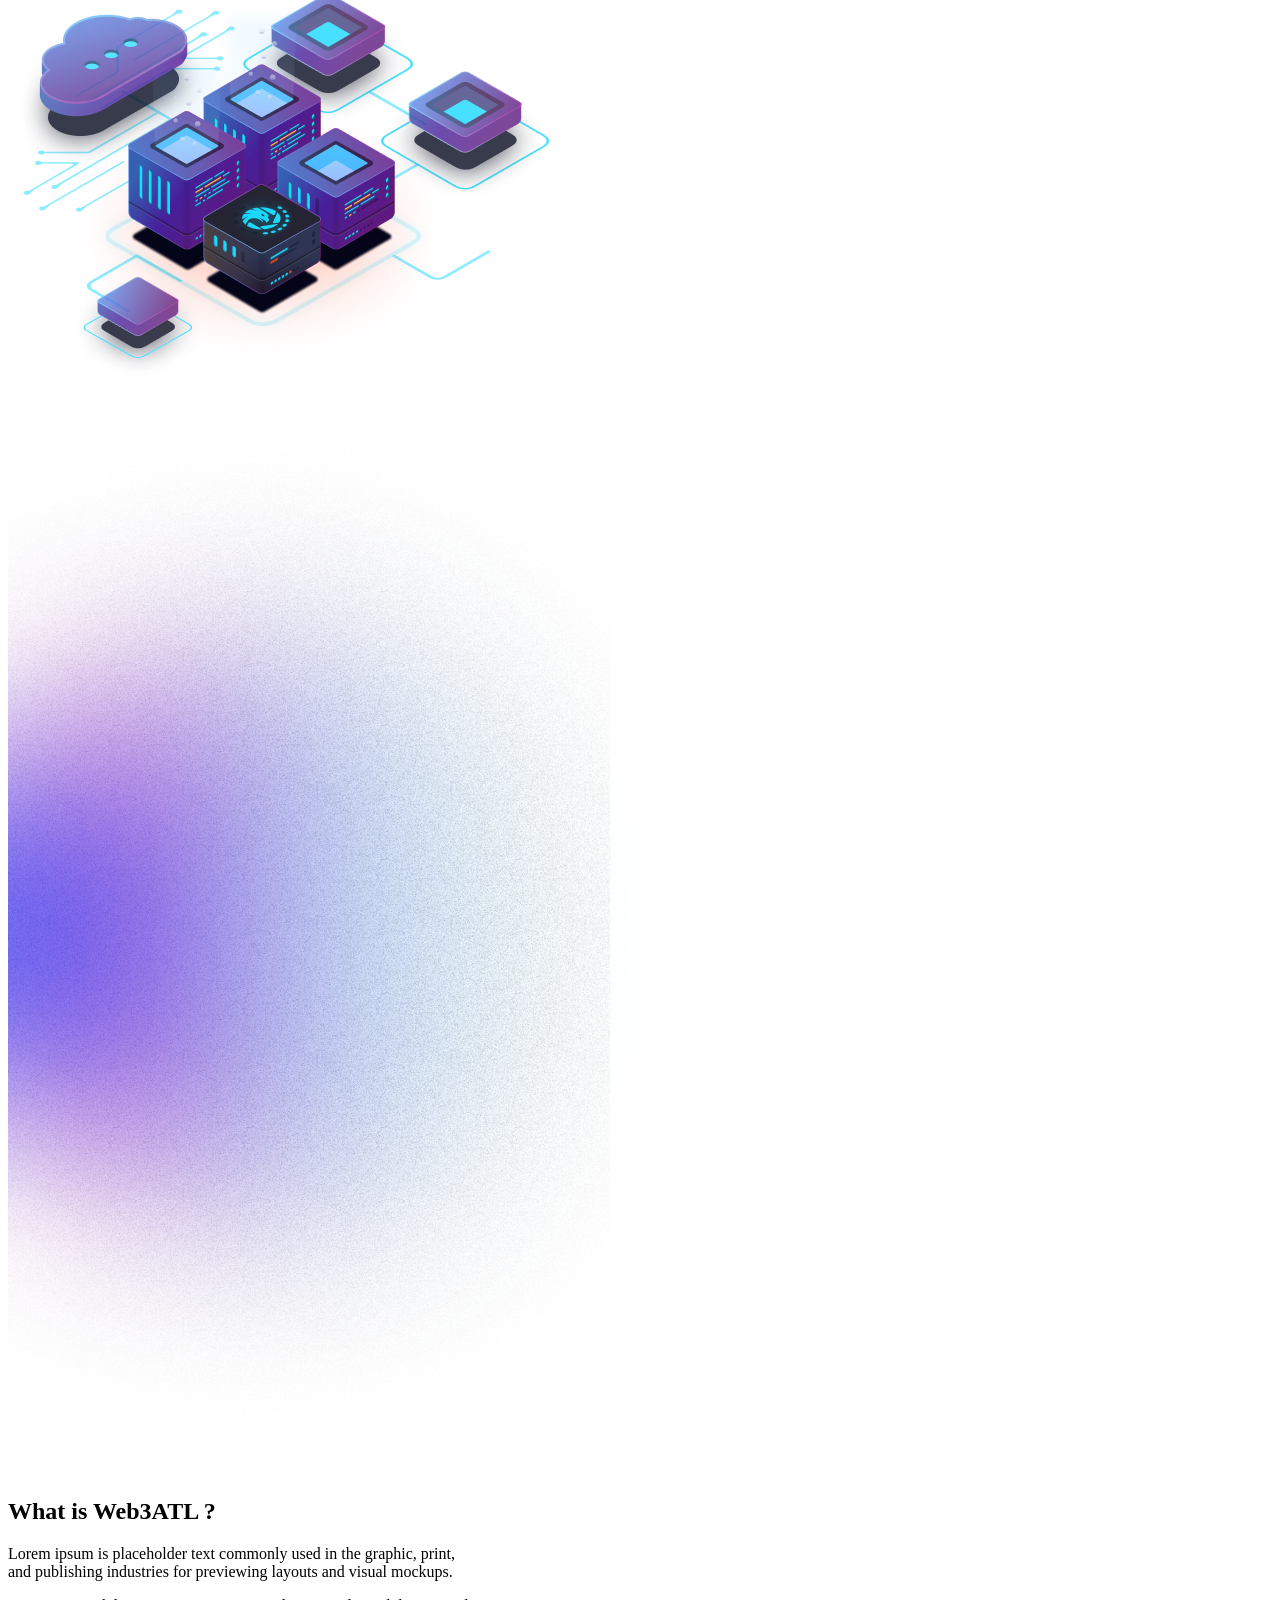
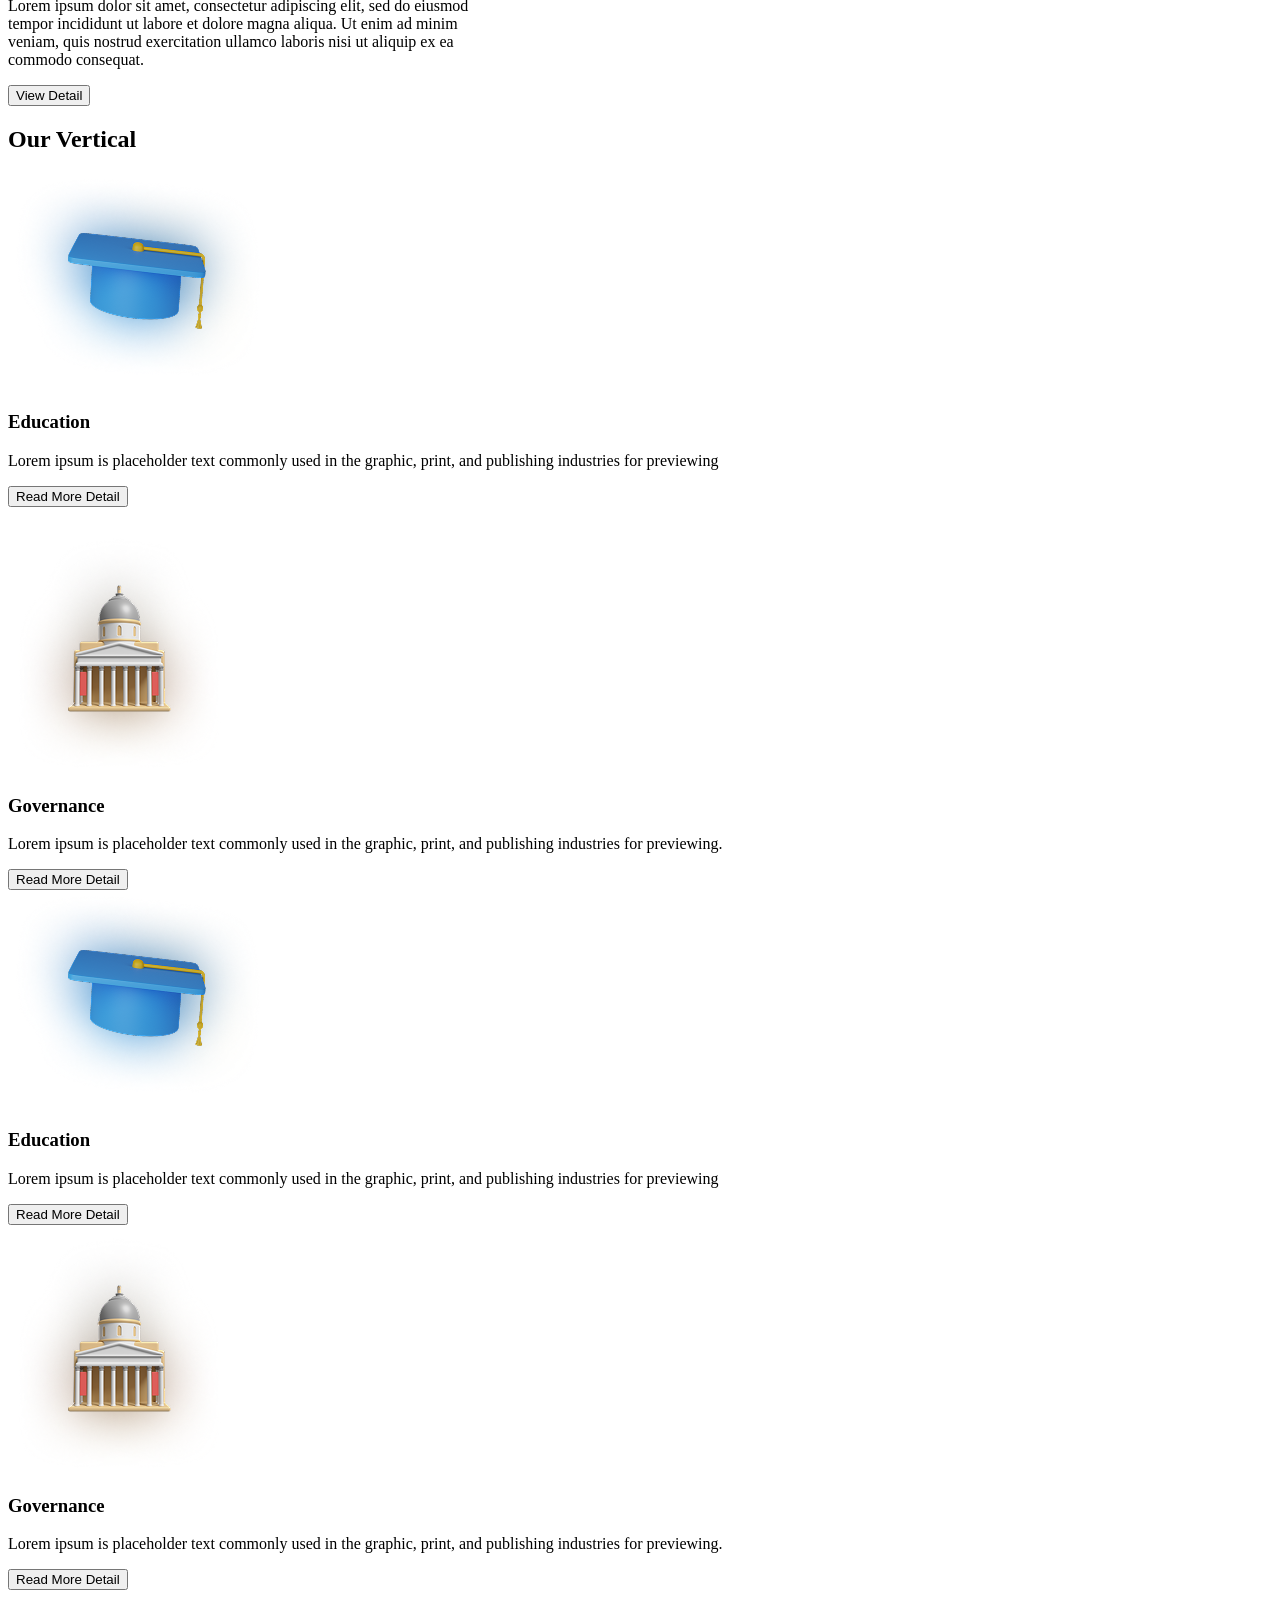
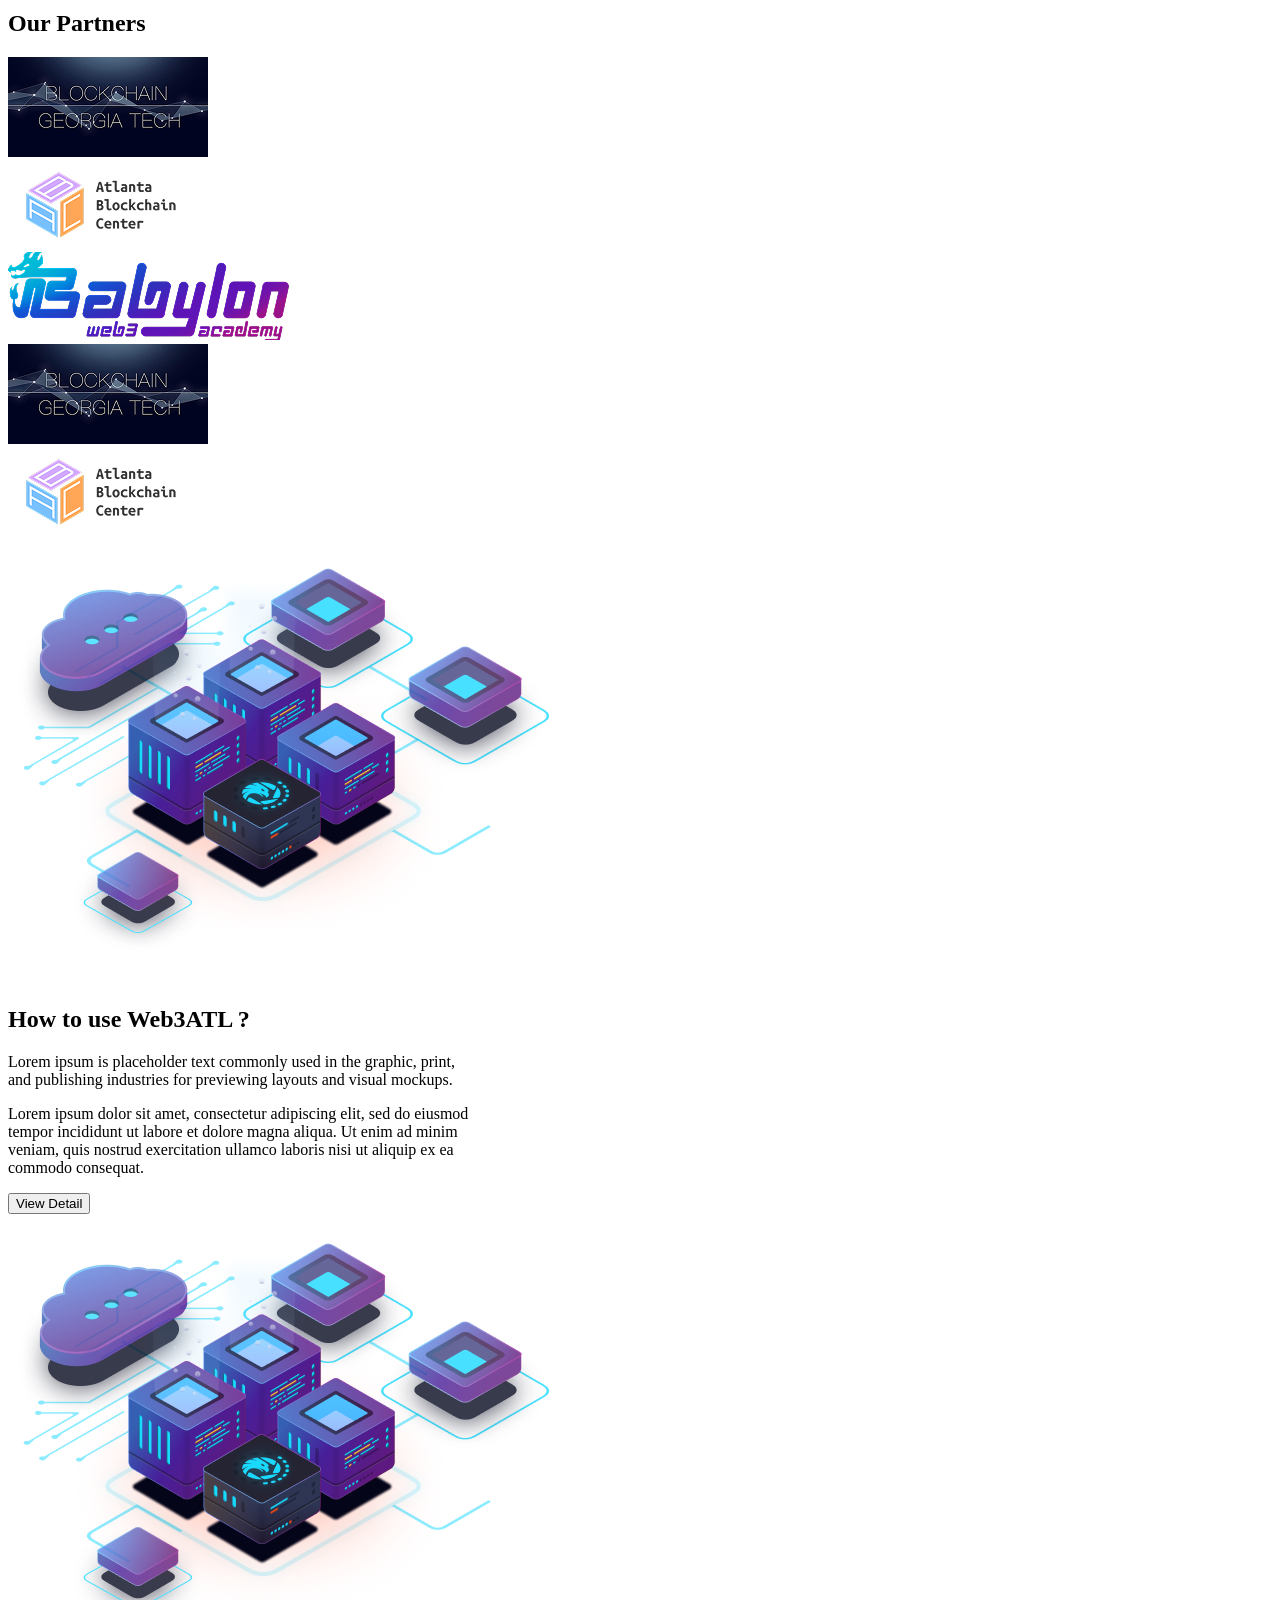
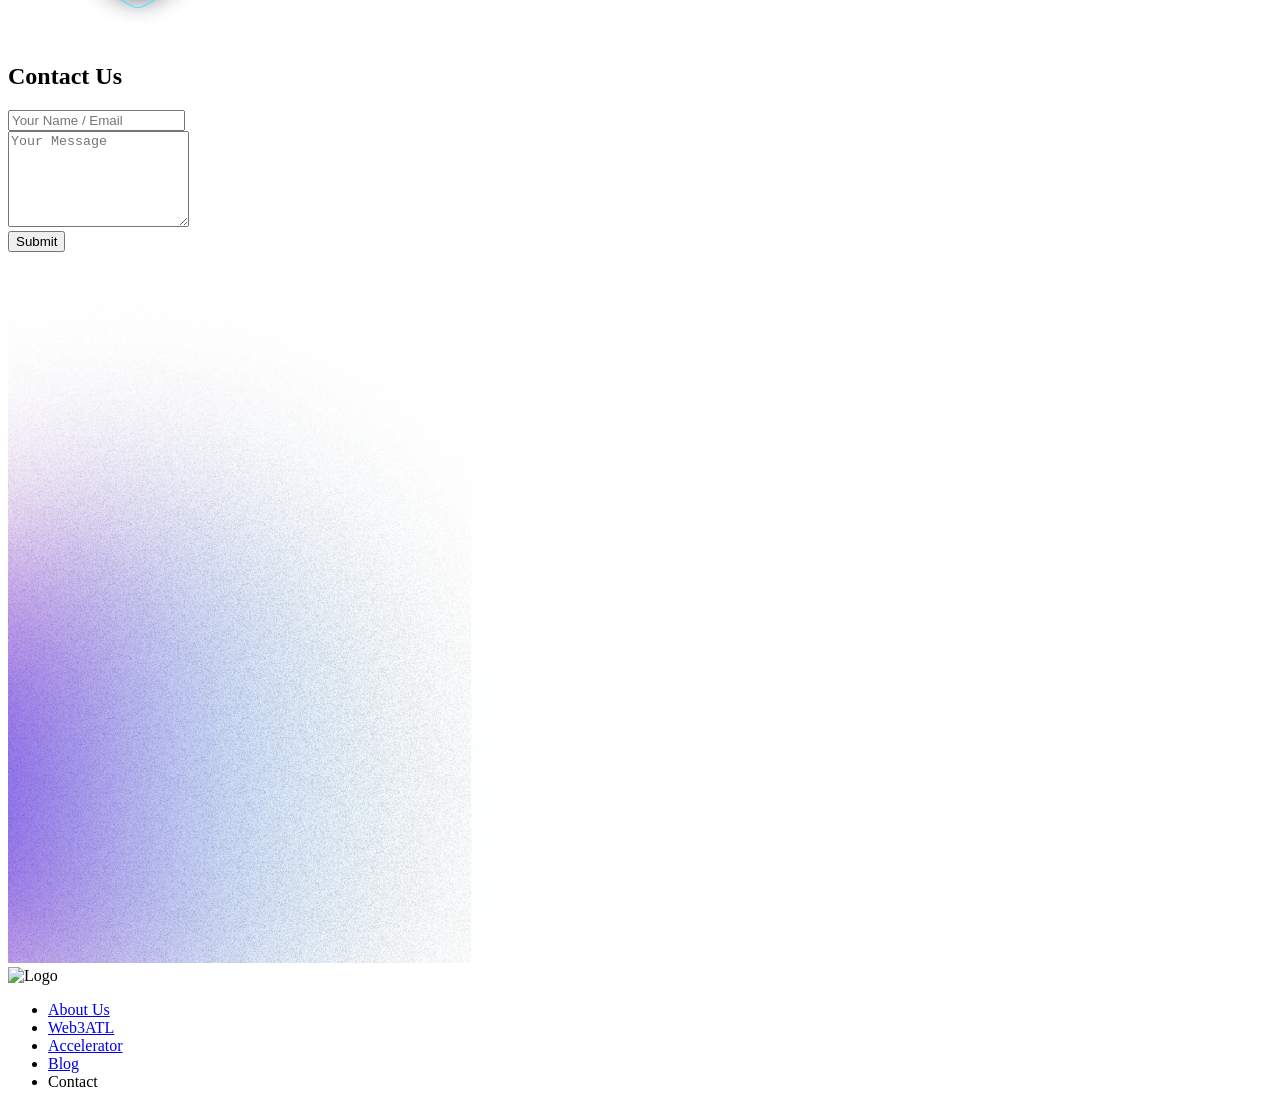
==== commit 0923f530: "update index page" ====
--- a/index.html
+++ b/index.html
@@ -3,7 +3,7 @@
 <head>
     <meta charset="UTF-8">
     <meta name="viewport" content="width=device-width, initial-scale=1.0">
-    <title>Document</title>
+    <title>index</title>
 
     <link rel="stylesheet" href="./src/output.css">
     <script src="https://cdn.tailwindcss.com"></script>
@@ -22,22 +22,37 @@
         <header class="relative min-h-screen bg-[url('./img/backimg.png')] bg-cover bg-center bg-no-repeat z-10">
             <div class="min-h-screen bg-[url('./img/406.png')] bg-cover bg-center bg-no-repeat">
                 
-                <nav class="container mx-auto flex justify-between items-center py-8 px-10">
+                <nav class="container mx-auto flex justify-between items-center py-8 px-6 md:px-10">
                     <img src="./img/Logo.png" alt="Logo" class="w-20">
+                    
                     <ul class="hidden md:flex gap-8 cursor-pointer hover:text-blue-400 transition">
                         <li>
                         <a href="about.html" class="hover:text-purple-400 transition">  About Us</a>
                         </li>
-                        <li class="hover:text-purple-400 transition">Web3ATL</li>
-                        <li class="hover:text-purple-400 transition">Accelerator</li>
-                        <li class="hover:text-purple-400 transition">Blog</li>
+                        <li>
+        <a href="Web3ATL.html" class="hover:text-purple-400 transition">
+          Web3ATL
+        </a>
+      </li>
+                       
+                           <li>
+                   <a href="Accelerator.html" class="hover:text-purple-400 transition">
+                  Accelerator
+                </a>
+                </li>               
+                      <li>
+                        <a href="bloglist.html" class="hover:text-purple-400 transition">
+                          Blog
+                          </a>
+                        </li>
+
                         <li class="hover:text-purple-400 transition">Contact</li>
                     </ul>
                 </nav>
 
                 <div class="container mx-auto flex flex-col md:flex-row items-center justify-between px-10 pt-20">
                     <div class="w-full md:w-1/2">
-                        <h1 class="text-5xl font-bold leading-tight">
+                        <h1 class="text-3xl md:text-5xl font-bold leading-tight">
                             Build Inform Advance
                         </h1>
                         <p class="mt-6 text-gray-300 max-w-md">
@@ -63,7 +78,7 @@
         </header>
 
         <section class="relative z-10 py-24">
-            <div class="container mx-auto px-10 flex flex-col md:flex-row items-center justify-between gap-12">
+            <div class="container mx-auto px-6 md:px-10 flex flex-col md:flex-row items-center justify-between gap-12">
                 <div class="w-full md:w-1/2">
                     <img src="./img/407.png" class="w-full max-w-[450px] mx-auto" alt="Features">
                 </div>
@@ -285,19 +300,20 @@
 
 
           
-    <footer class="relative bg-black py-20 overflow-hidden">
+    <footer class="relative bg-black py-20 ">
 
   <!-- الصورة بالزاوية الحقيقية -->
-  <div class="absolute bottom-0 right-[1500px] 
-              w-[400px] pointer-events-none 
-              mix-blend-screen z-0 ">
-    <img src="./img/Group 8.png"
-         class="w-full h-auto object-contain"
-         alt="">
-  </div>
+ <div class="absolute -bottom-60 -left-0  
+          w-[750px] pointer-events-none 
+            mix-blend-screen z-0">
+  <img src="./img/Group 8.png"
+       class="w-full h-auto object-contain"
+       alt="">
+</div>
+
 
   <!-- المحتوى داخل container -->
-  <div class="container mx-auto flex justify-between items-center px-10 relative z-10">
+  <div class="container mx-auto flex flex-col md:flex-row items-center gap-6 md:gap-0 justify-between px-6 md:px-10 relative z-10">
     
     <img src="./img/Logo.png" alt="Logo" class="w-20">
 
@@ -312,8 +328,15 @@
           Web3ATL
         </a>
       </li>
-      <li class="hover:text-purple-400 transition">Accelerator</li>
-      <li class="hover:text-purple-400 transition">Blog</li>
+      
+                           <li>
+        <a href="Accelerator.html" class="hover:text-purple-400 transition">
+         Accelerator
+        </a>
+      </li>
+      <li> <a href="bloglist.html" class="hover:text-purple-400 transition">
+                          Blog
+                          </a> </li>
       <li class="hover:text-purple-400 transition">Contact</li>
     </ul>
 
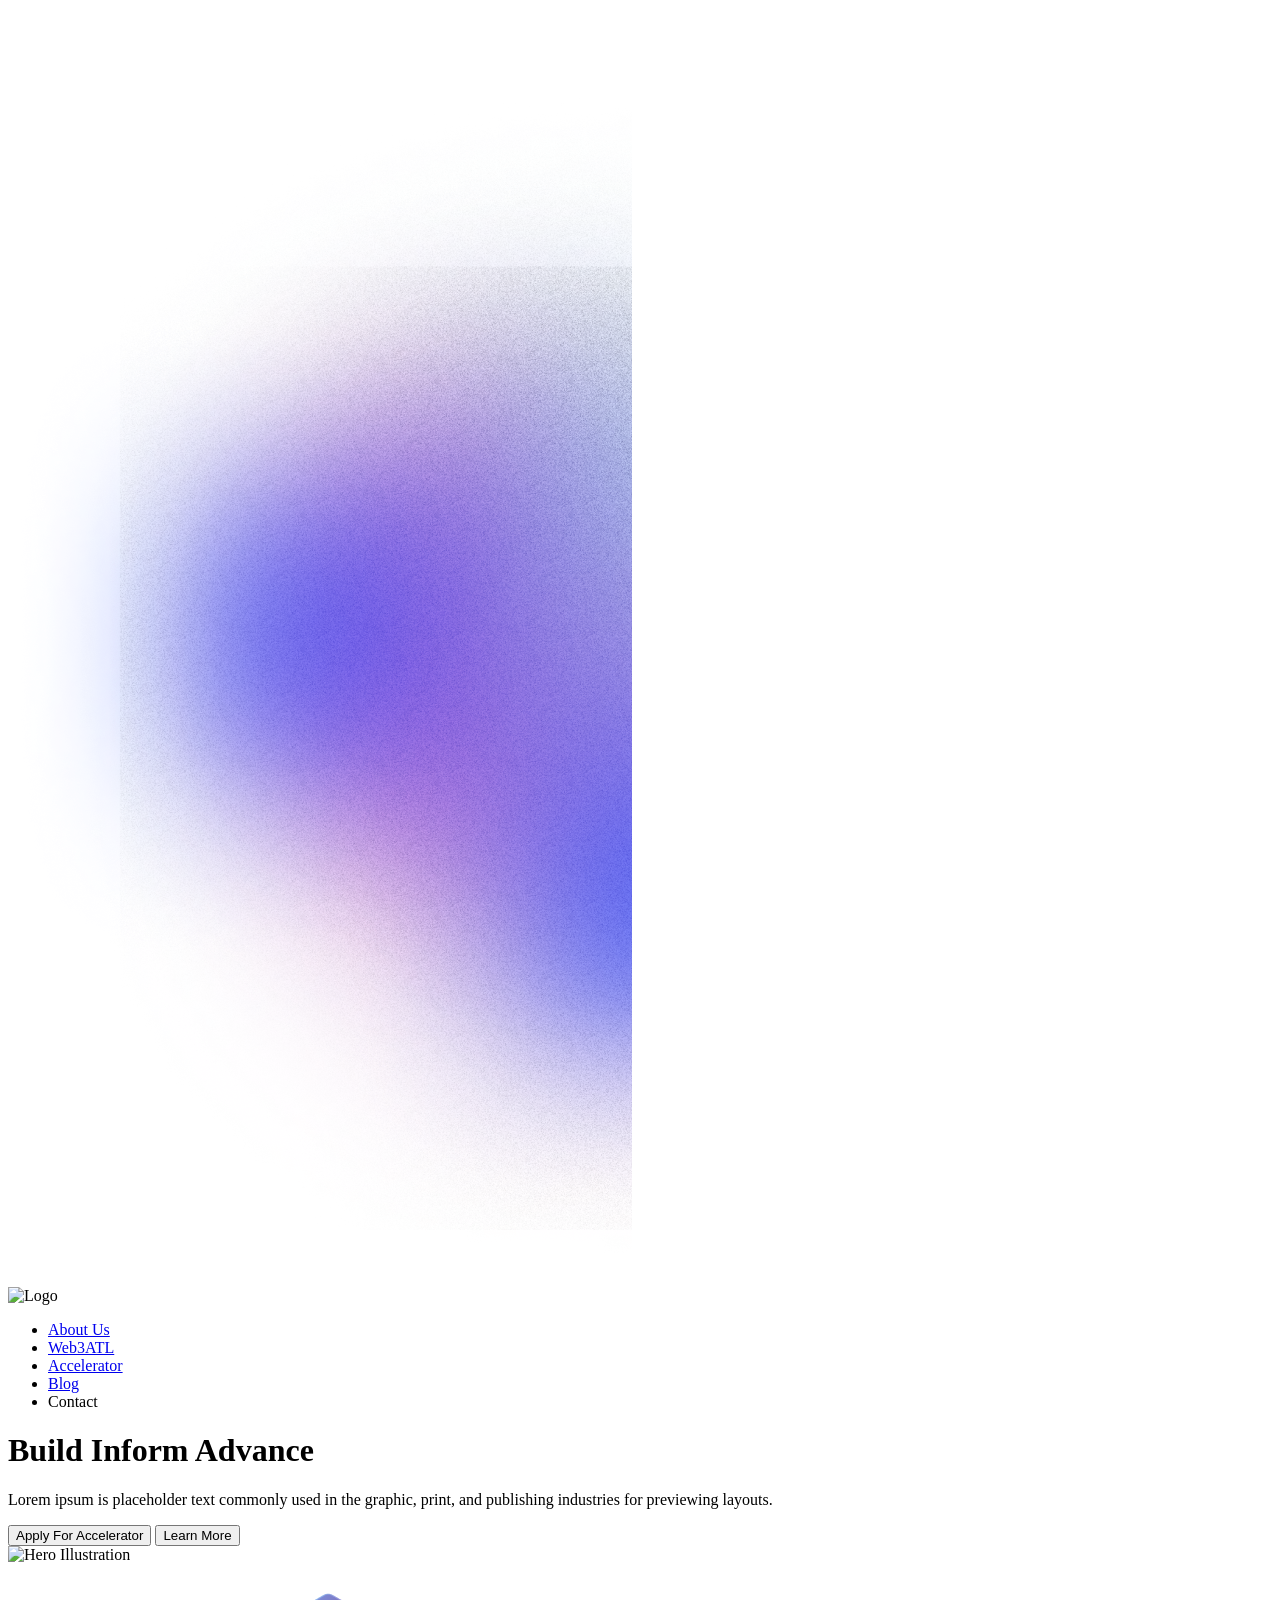
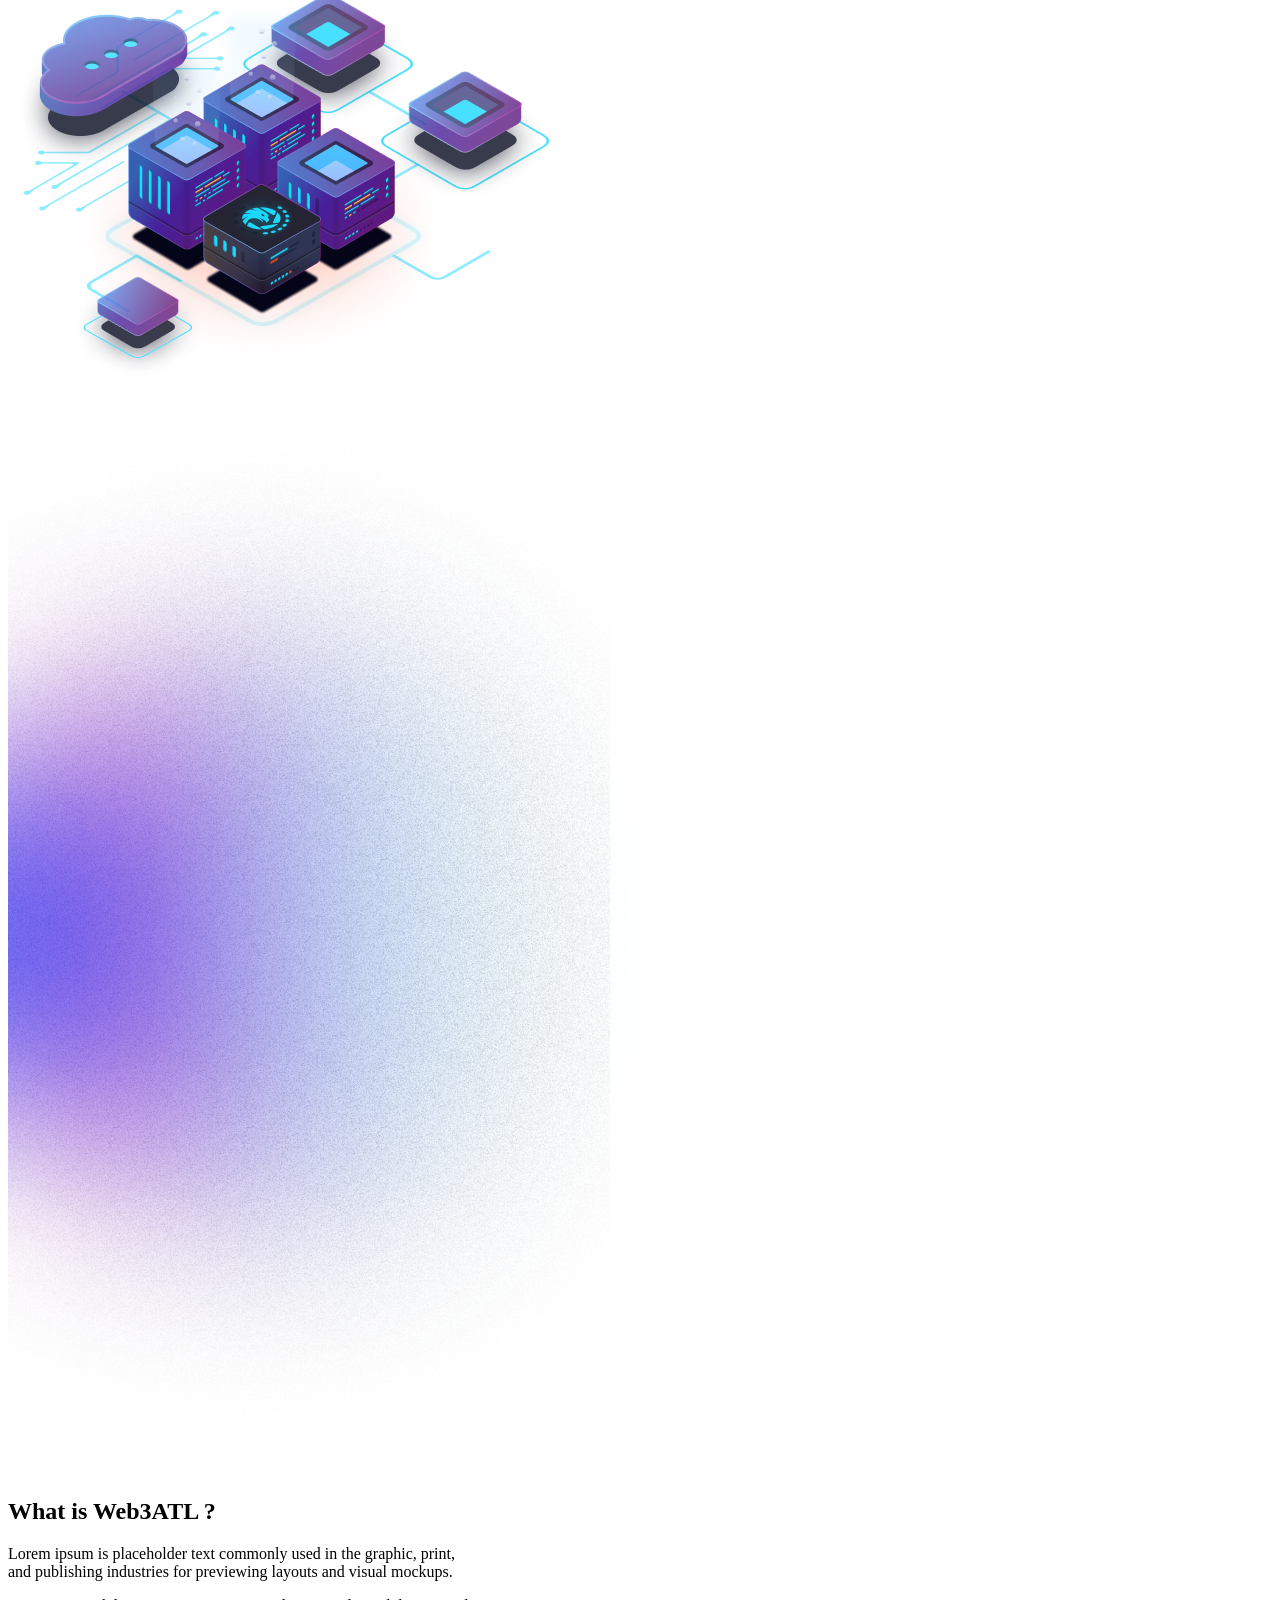
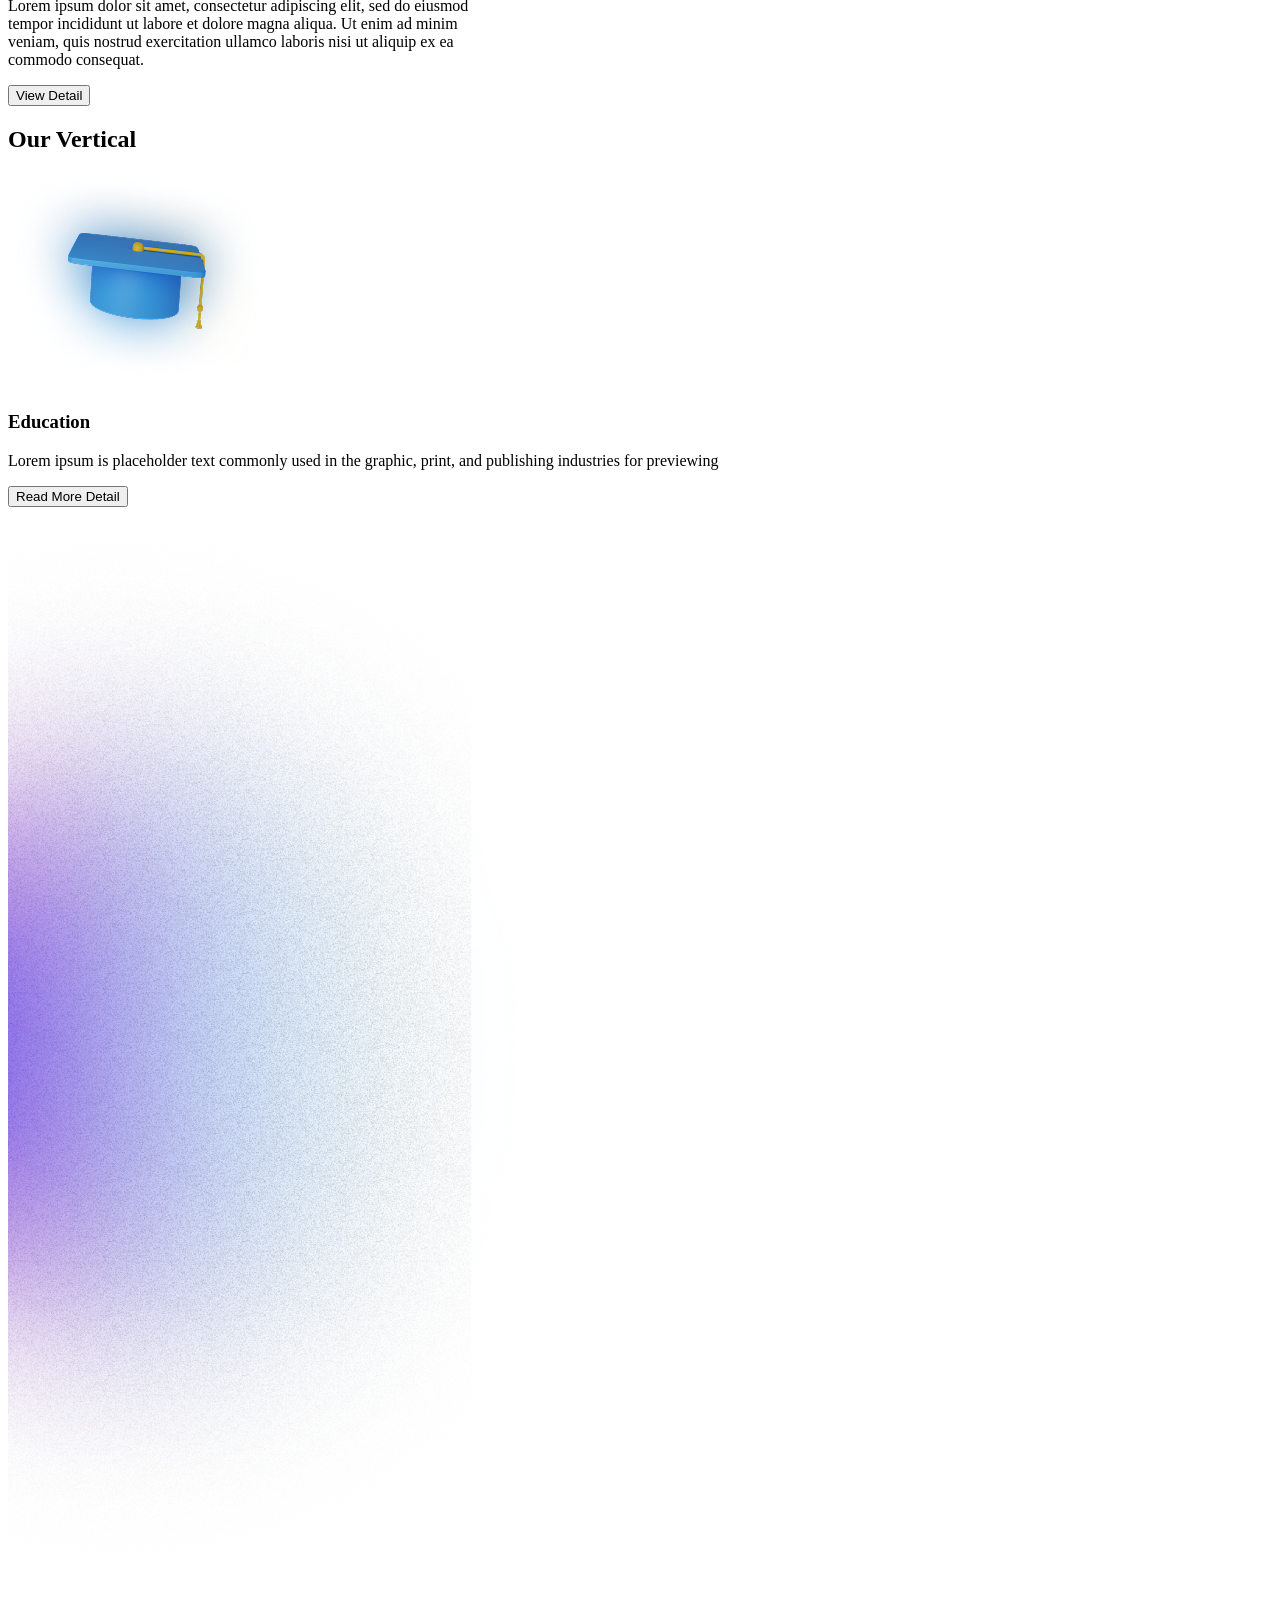
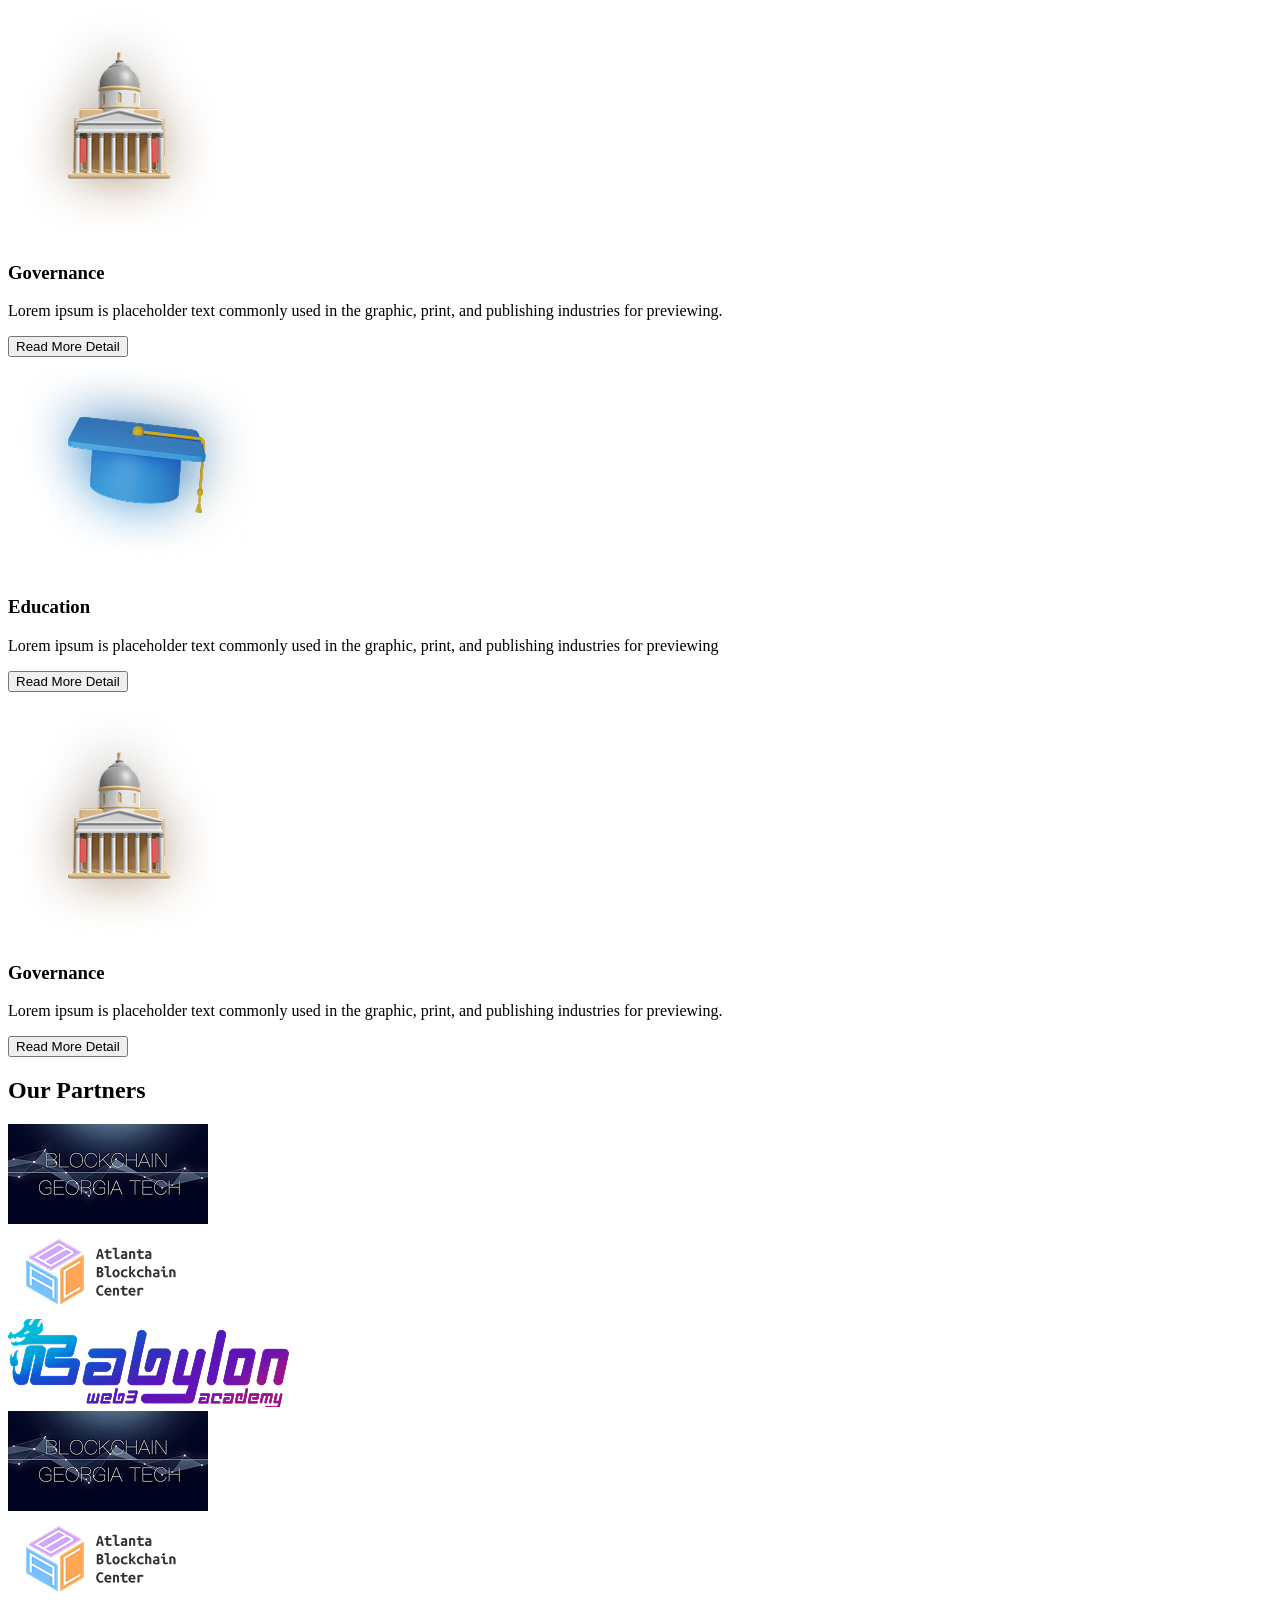
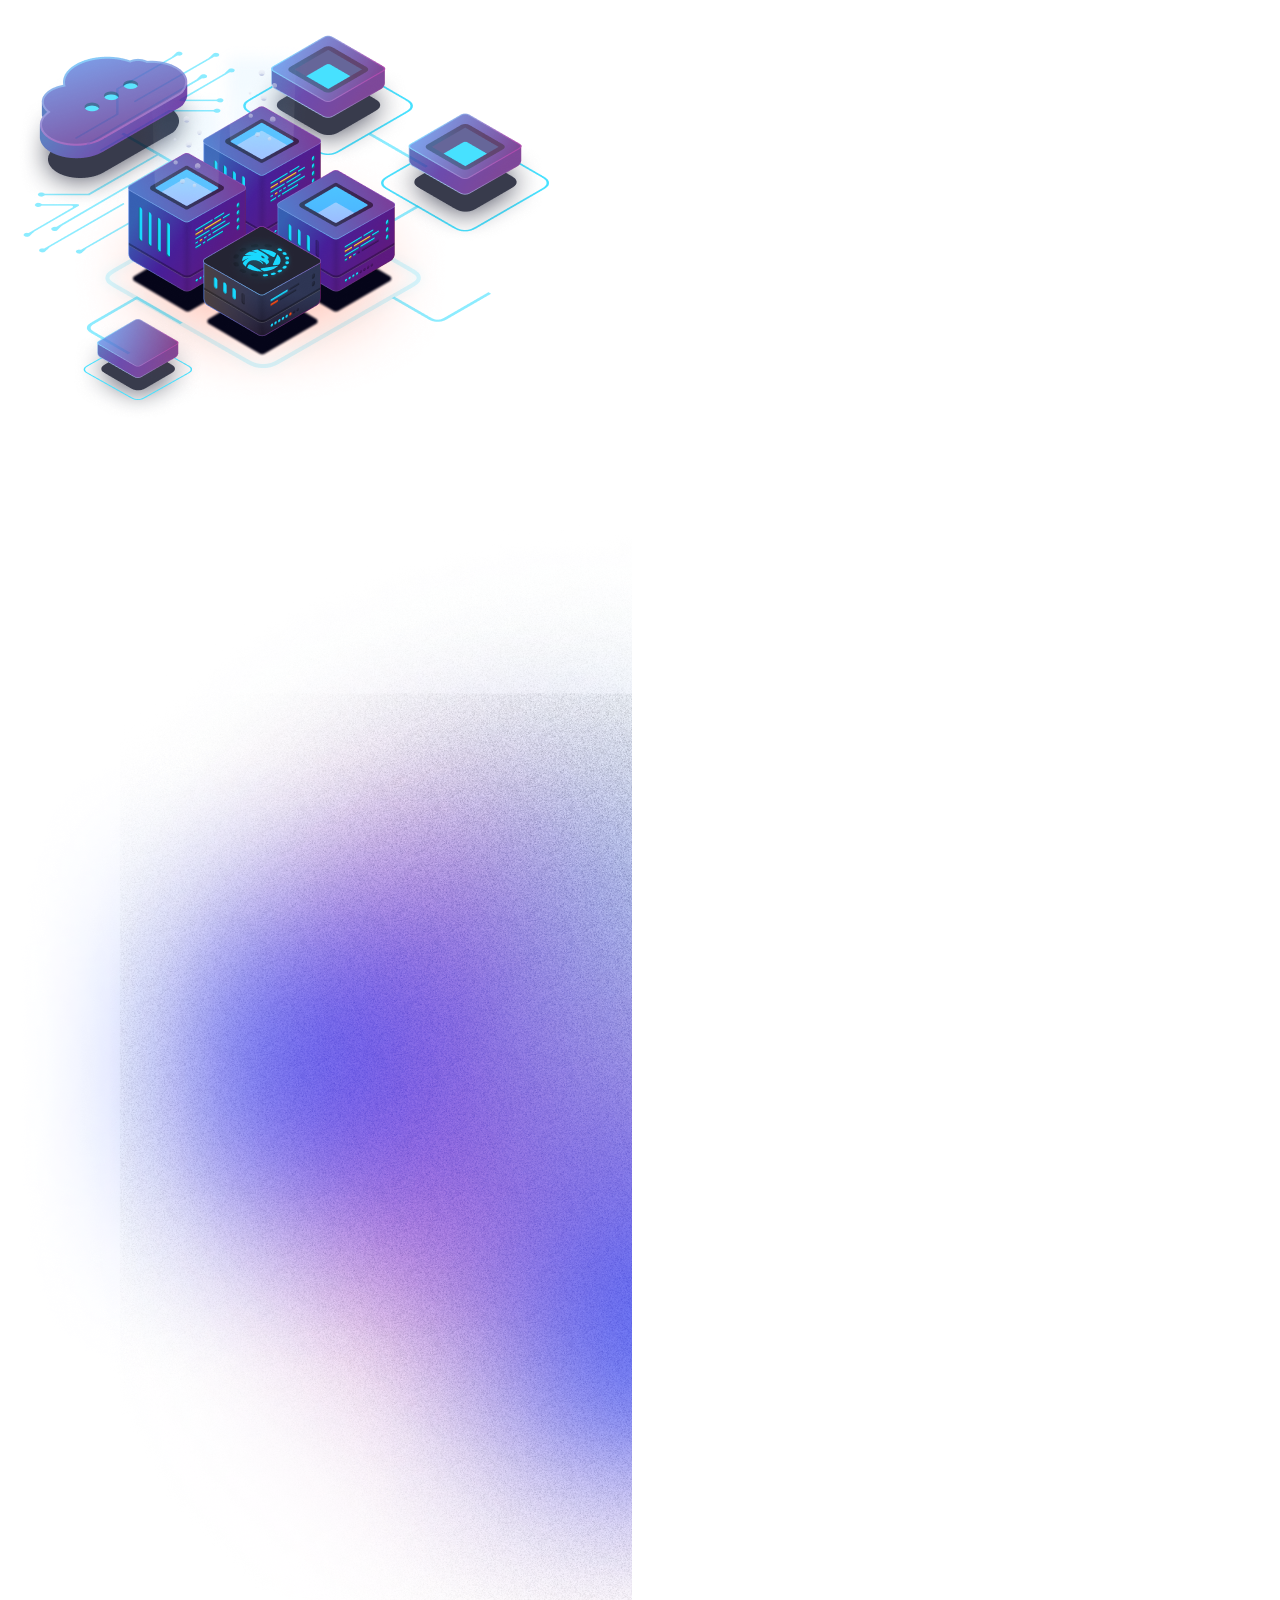
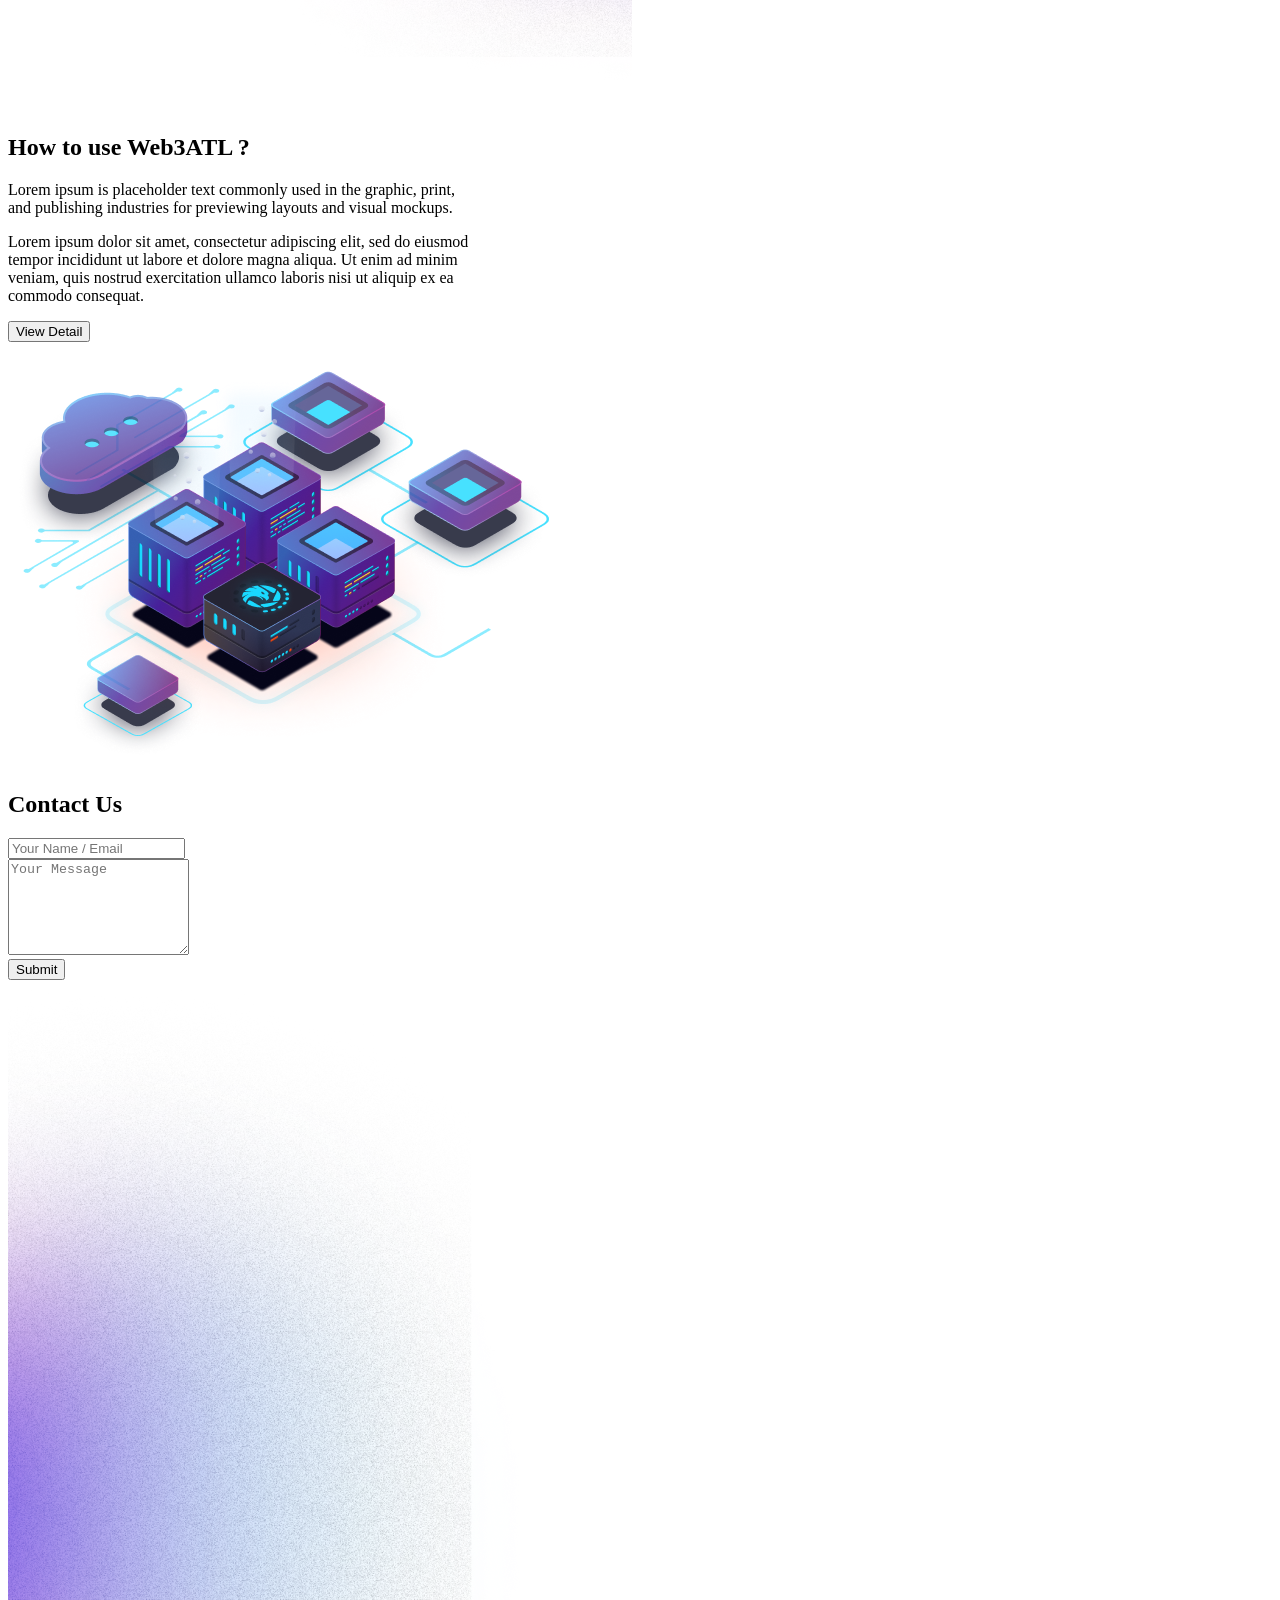
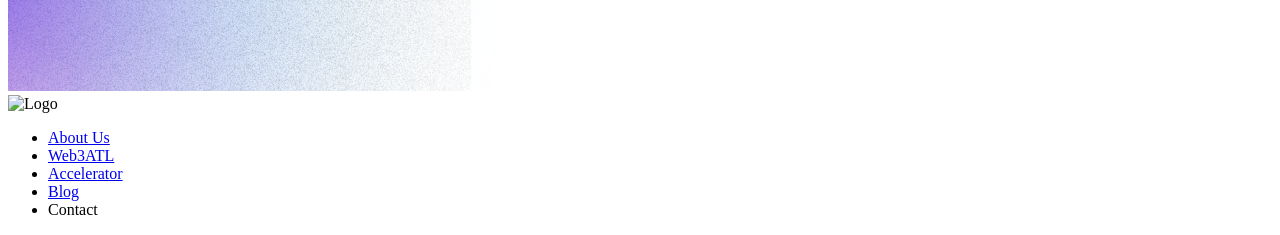
==== commit 58f47a61: "update multiple pages" ====
--- a/index.html
+++ b/index.html
@@ -304,7 +304,7 @@
 
   <!-- الصورة بالزاوية الحقيقية -->
  <div class="absolute -bottom-60 -left-0  
-          w-[750px] pointer-events-none 
+          w-[750px] hidden md:block pointer-events-none 
             mix-blend-screen z-0">
   <img src="./img/Group 8.png"
        class="w-full h-auto object-contain"
